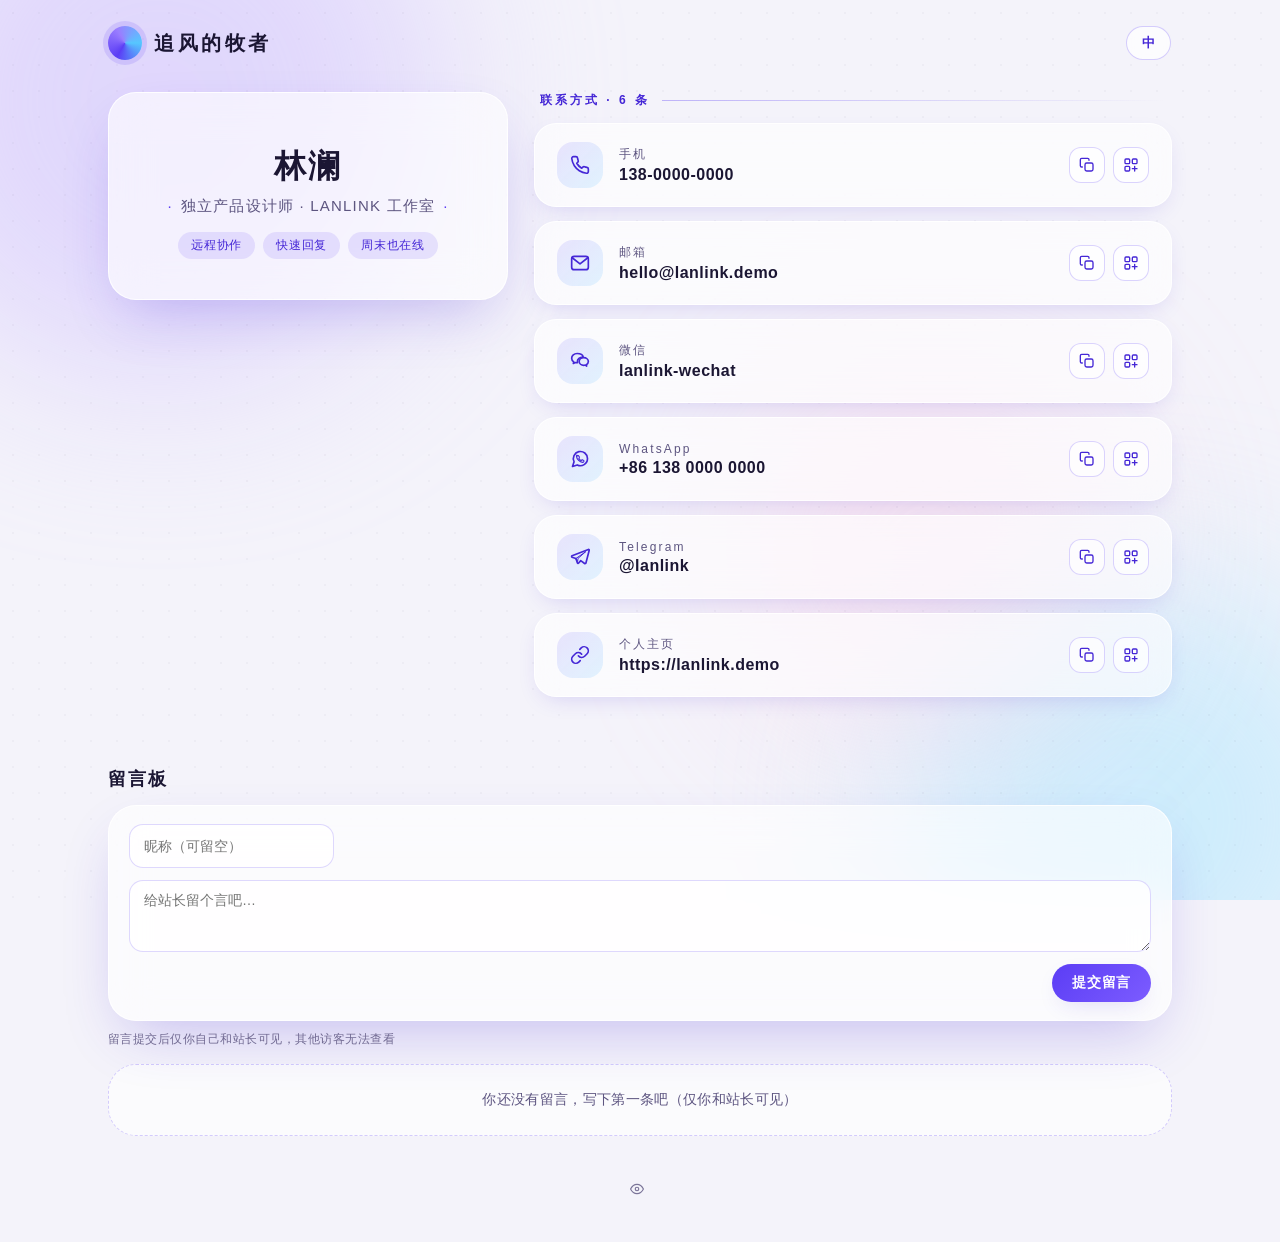
==== public/index.html @ cf710230 "移除顶部保存联系人按钮" ====
<!DOCTYPE html>
<html lang="zh-CN">
<head>
<meta charset="UTF-8">
<meta name="viewport" content="width=device-width, initial-scale=1.0">
<title>追风的牧者 · 个人联系方式</title>
<link rel="stylesheet" href="style.css?v=cf11">
</head>
<body>

<div class="aurora" aria-hidden="true">
  <span class="blob b1"></span>
  <span class="blob b2"></span>
  <span class="blob b3"></span>
  <span class="grain"></span>
</div>

<header class="topbar">
  <div class="logo">
    <span class="logo-mark"></span>
    <span class="logo-text">追风的牧者</span>
  </div>
  <div class="top-actions">
    <button class="pill-btn ghost small lang-btn" id="btnLang" type="button" data-i18n-title="langTitle" title="切换语言">中</button>
    <button class="gear" id="btnAdmin" type="button" data-i18n-title="adminTitle" title="管理登录" aria-label="管理登录" hidden>
      <svg viewBox="0 0 24 24" width="17" height="17" fill="none" stroke="currentColor" stroke-width="1.8" stroke-linecap="round" stroke-linejoin="round"><circle cx="12" cy="12" r="3"/><path d="M19.4 15a1.65 1.65 0 0 0 .33 1.82l.06.06a2 2 0 1 1-2.83 2.83l-.06-.06a1.65 1.65 0 0 0-1.82-.33 1.65 1.65 0 0 0-1 1.51V21a2 2 0 1 1-4 0v-.09a1.65 1.65 0 0 0-1-1.51 1.65 1.65 0 0 0-1.82.33l-.06.06a2 2 0 1 1-2.83-2.83l.06-.06a1.65 1.65 0 0 0 .33-1.82 1.65 1.65 0 0 0-1.51-1H3a2 2 0 1 1 0-4h.09a1.65 1.65 0 0 0 1.51-1 1.65 1.65 0 0 0-.33-1.82l-.06-.06a2 2 0 1 1 2.83-2.83l.06.06a1.65 1.65 0 0 0 1.82.33h.01a1.65 1.65 0 0 0 1-1.51V3a2 2 0 1 1 4 0v.09a1.65 1.65 0 0 0 1 1.51h.01a1.65 1.65 0 0 0 1.82-.33l.06-.06a2 2 0 1 1 2.83 2.83l-.06.06a1.65 1.65 0 0 0-.33 1.82v.01a1.65 1.65 0 0 0 1.51 1H21a2 2 0 1 1 0 4h-.09a1.65 1.65 0 0 0-1.51 1z"/></svg>
    </button>
  </div>
</header>

<main class="stage">

  <section class="profile-card" id="profileCard">
    <div class="ripple-bg" aria-hidden="true"></div>
    <div class="p-avatar" id="pAvatar" hidden></div>
    <h1 class="p-name" id="pName"></h1>
    <p class="p-title" id="pTitle"></p>
    <div class="p-tags" id="pTags"></div>
  </section>

  <section class="contact-col">
    <div class="contact-head">
      <span class="contact-count" id="contactCount"></span>
    </div>
    <ul class="contact-list" id="contactList"></ul>
  </section>

</main>

<section class="guestbook">
  <h2 data-i18n="gbTitle">留言板</h2>
  <div class="gb-form glass">
    <div class="gb-form-top">
      <input type="text" id="gbName" maxlength="20" data-i18n-ph="gbNamePh" placeholder="昵称（可留空）">
    </div>
    <textarea id="gbText" maxlength="300" rows="3" data-i18n-ph="gbTextPh" placeholder="给站长留个言吧…"></textarea>
    <button class="pill-btn gb-submit" id="btnGbSubmit" type="button" data-i18n="gbSubmit">提交留言</button>
  </div>
  <p class="gb-note" data-i18n="gbNote">留言提交后仅你自己和站长可见，其他访客无法查看</p>
  <ul class="gb-list" id="gbList"></ul>
</section>

<footer class="site-foot">
  <svg viewBox="0 0 24 24" width="14" height="14" fill="none" stroke="currentColor" stroke-width="2" stroke-linecap="round" stroke-linejoin="round"><path d="M1 12s4-8 11-8 11 8 11 8-4 8-11 8-11-8-11-8z"/><circle cx="12" cy="12" r="3"/></svg>
  <span id="visitCount"></span>
</footer>

<!-- 登录弹窗 -->
<div class="modal-mask" id="loginModal" hidden>
  <div class="modal glass">
    <button class="modal-x" data-close="loginModal" type="button" aria-label="关闭">×</button>
    <h2 class="modal-title" data-i18n="loginTitle">管理员登录</h2>
    <div class="field">
      <label for="pwdInput" data-i18n="pwdLabel">访问密码</label>
      <input type="password" id="pwdInput" data-i18n-ph="pwdPh" placeholder="请输入管理密码" autocomplete="off">
    </div>
    <p class="field-err" id="pwdErr" data-i18n="pwdErr" hidden>密码不正确，请重试</p>
    <button class="pill-btn wide" id="btnLogin" type="button" data-i18n="btnLogin">进入编辑模式</button>
  </div>
</div>

<!-- 二维码弹窗 -->
<div class="modal-mask" id="qrModal" hidden>
  <div class="modal glass qr-modal">
    <button class="modal-x" data-close="qrModal" type="button" aria-label="关闭">×</button>
    <h2 class="modal-title" id="qrTitle">二维码</h2>
    <div class="qr-stage" id="qrStage"></div>
    <button class="pill-btn ghost wide" id="btnQrSave" type="button" data-i18n="qrSave">下载 PNG</button>
  </div>
</div>

<!-- 编辑抽屉 -->
<aside class="drawer" id="editorDrawer" hidden>
  <div class="drawer-head">
    <h2 data-i18n="editTitle">编辑资料</h2>
    <div class="drawer-head-btns">
      <button class="pill-btn small" id="btnExport" type="button" data-i18n="btnExport">导出 data.json</button>
      <button class="pill-btn small ghost" id="btnLogout" type="button" data-i18n="btnLogout">退出登录</button>
    </div>
  </div>

  <div class="drawer-body">

    <div class="avatar-edit">
      <img id="fAvatarPrev" class="avatar-preview" alt="" hidden>
      <div class="avatar-edit-btns">
        <button class="link-btn" id="btnUploadAvatar" type="button" data-i18n="avatarUpload">上传头像</button>
        <button class="link-btn" id="btnClearAvatar" type="button" data-i18n="avatarClear" hidden>移除头像</button>
      </div>
    </div>

    <div class="field-row">
      <div class="field">
        <label for="fName" data-i18n="fName">姓名</label>
        <input type="text" id="fName" maxlength="24">
      </div>
      <div class="field">
        <label for="fTitle" data-i18n="fTitleLb">职位 / 头衔</label>
        <input type="text" id="fTitle" maxlength="40">
      </div>
    </div>
    <div class="field">
      <label for="fOrg" data-i18n="fOrg">公司 / 团队</label>
      <input type="text" id="fOrg" maxlength="40">
    </div>
    <div class="field">
      <label for="fTags"><span data-i18n="fTags">个性标签</span><span class="tip" data-i18n="tagsTip">（用逗号分隔）</span></label>
      <input type="text" id="fTags" data-i18n-ph="tagsPh" maxlength="60" placeholder="例如：远程协作, 周末咖啡, 快速回复">
    </div>

    <div class="contact-edit-head">
      <span data-i18n="contactItems">联系方式条目</span>
      <button class="pill-btn small" id="btnAddContact" type="button" data-i18n="btnAddContact">+ 添加</button>
    </div>
    <div class="contact-edit-list" id="contactEditList"></div>

    <div class="contact-edit-head gb-admin-head">
      <span data-i18n="gbManage">留言管理</span>
      <span class="tip" id="gbManageCount"></span>
    </div>
    <div class="gb-admin-list" id="gbAdminList"></div>

  </div>

  <div class="drawer-foot">
    <button class="pill-btn ghost" id="btnCancelEdit" type="button" data-i18n="cancel">取消</button>
    <button class="pill-btn wide" id="btnSaveEdit" type="button" data-i18n="savePublish">保存并发布</button>
  </div>
</aside>
<div class="drawer-mask" id="drawerMask" hidden></div>

<div class="toast" id="toast" hidden></div>

<script src="lib/qrcode.min.js?v=cf11"></script>
<script src="app.js?v=cf11"></script>
</body>
</html>
---- public/style.css ----
/* 澜联 LANLINK · 液态玻璃名片风 */
:root {
  --ink: #1b1633;
  --ink-soft: #5d5580;
  --accent: #5b3df5;
  --accent-deep: #4527d6;
  --accent-soft: rgba(91, 61, 245, .12);
  --mist: #f4f3fa;
  --glass: rgba(255, 255, 255, .62);
  --glass-line: rgba(255, 255, 255, .85);
  --shadow-lg: 0 24px 60px -18px rgba(69, 39, 214, .28);
  --shadow-sm: 0 8px 24px -10px rgba(69, 39, 214, .22);
  --radius: 28px;
  --font: "HarmonyOS Sans SC", "MiSans", "PingFang SC", "Microsoft YaHei UI", "Segoe UI", sans-serif;
}

* { margin: 0; padding: 0; box-sizing: border-box; }

[hidden] { display: none !important; }

html { scroll-behavior: smooth; }

body {
  font-family: var(--font);
  color: var(--ink);
  background: var(--mist);
  min-height: 100vh;
  overflow-x: hidden;
  letter-spacing: .02em;
}

/* ---------- 背景光斑 ---------- */
.aurora { position: fixed; inset: 0; z-index: -1; overflow: hidden; }
.blob {
  position: absolute; border-radius: 50%;
  filter: blur(90px); opacity: .5;
  animation: drift 22s ease-in-out infinite alternate;
}
.b1 { width: 560px; height: 560px; background: #cdbcff; top: -180px; left: -120px; }
.b2 { width: 480px; height: 480px; background: #a8e6ff; bottom: -160px; right: -100px; animation-delay: -7s; }
.b3 { width: 380px; height: 380px; background: #ffc9e3; top: 40%; left: 58%; opacity: .35; animation-delay: -14s; }
.grain {
  position: absolute; inset: 0; opacity: .04;
  background-image: radial-gradient(rgba(27, 22, 51, .8) 1px, transparent 1px);
  background-size: 26px 26px;
}
@keyframes drift {
  from { transform: translate(0, 0) scale(1); }
  to   { transform: translate(60px, -50px) scale(1.12); }
}

/* ---------- 顶栏 ---------- */
.topbar {
  display: flex; align-items: center; justify-content: space-between;
  max-width: 1120px; margin: 0 auto; padding: 26px 28px 10px;
}
.logo { display: flex; align-items: center; gap: 12px; }
.logo-mark {
  width: 34px; height: 34px; border-radius: 50%;
  background: conic-gradient(from 210deg, var(--accent), #9a7dff, #56c7ff, var(--accent));
  box-shadow: 0 0 0 5px rgba(91, 61, 245, .14);
}
.logo-text { font-size: 20px; font-weight: 700; letter-spacing: .18em; }
.logo-text i {
  font-style: normal; font-size: 11px; font-weight: 500; color: var(--ink-soft);
  margin-left: 9px; letter-spacing: .32em; vertical-align: 2px;
}
.top-actions { display: flex; align-items: center; gap: 10px; }

/* ---------- 按钮 ---------- */
.pill-btn {
  display: inline-flex; align-items: center; justify-content: center; gap: 7px;
  padding: 10px 20px; border: none; border-radius: 999px;
  background: linear-gradient(135deg, var(--accent), #7c5cff);
  color: #fff; font-family: var(--font); font-size: 14px; font-weight: 600;
  letter-spacing: .05em; cursor: pointer;
  box-shadow: var(--shadow-sm);
  transition: transform .18s ease, box-shadow .18s ease, opacity .18s ease;
}
.pill-btn:hover { transform: translateY(-2px); box-shadow: var(--shadow-lg); }
.pill-btn:active { transform: translateY(0); }
.pill-btn.ghost {
  background: rgba(255, 255, 255, .7); color: var(--accent-deep);
  border: 1px solid rgba(91, 61, 245, .25); box-shadow: none;
  backdrop-filter: blur(8px);
}
.pill-btn.small { padding: 7px 15px; font-size: 13px; }
.pill-btn.wide { width: 100%; }
.pill-btn.danger { background: linear-gradient(135deg, #e5484d, #ff7a6b); }

.gear {
  width: 40px; height: 40px; border-radius: 50%;
  border: 1px solid rgba(91, 61, 245, .25);
  background: rgba(255, 255, 255, .7); color: var(--accent-deep);
  display: grid; place-items: center; cursor: pointer;
  backdrop-filter: blur(8px);
  transition: transform .25s ease, background .25s ease;
}
.gear:hover { transform: rotate(60deg); background: #fff; }
.gear.on { background: var(--accent); color: #fff; border-color: var(--accent); }

.link-btn {
  border: none; background: none; color: var(--ink-soft);
  font-family: var(--font); font-size: 13px; cursor: pointer;
  text-decoration: underline; text-underline-offset: 3px;
}
.link-btn:hover { color: var(--accent); }

/* ---------- 主舞台 ---------- */
.stage {
  max-width: 1120px; margin: 0 auto; padding: 22px 28px 70px;
  display: grid; grid-template-columns: 400px 1fr; gap: 26px;
  align-items: start;
}

/* ---------- 留言板 ---------- */
.guestbook { max-width: 1120px; margin: 0 auto; padding: 0 28px 40px; }
.guestbook h2 { font-size: 18px; font-weight: 800; letter-spacing: .12em; margin-bottom: 14px; }
.gb-form {
  display: flex; flex-direction: column; gap: 12px;
  background: var(--glass); border: 1px solid var(--glass-line);
  border-radius: var(--radius); padding: 18px 20px;
  backdrop-filter: blur(22px); box-shadow: var(--shadow-lg);
}
.gb-form input, .gb-form textarea {
  padding: 11px 14px; border-radius: 14px;
  border: 1.5px solid rgba(91, 61, 245, .2);
  background: rgba(255, 255, 255, .8);
  font-family: var(--font); font-size: 14px; color: var(--ink);
  outline: none; resize: vertical; min-height: 44px;
  transition: border-color .18s ease, box-shadow .18s ease;
}
.gb-form input:focus, .gb-form textarea:focus {
  border-color: var(--accent);
  box-shadow: 0 0 0 4px var(--accent-soft);
}
.gb-form .gb-submit { align-self: flex-end; }
.gb-note {
  margin-top: 10px; font-size: 12px; color: var(--ink-soft);
  opacity: .85; letter-spacing: .04em;
}
.gb-list { list-style: none; margin-top: 16px; display: flex; flex-direction: column; gap: 12px; }
.gb-empty {
  text-align: center; color: var(--ink-soft); font-size: 13.5px;
  padding: 26px 0; background: var(--glass); border: 1px dashed rgba(91, 61, 245, .25);
  border-radius: var(--radius);
}
.gb-item { padding: 14px 18px; }
.gb-item-head { display: flex; align-items: baseline; gap: 10px; margin-bottom: 6px; }
.gb-name { font-weight: 700; font-size: 13.5px; color: var(--accent-deep); }
.gb-time { font-size: 11.5px; color: var(--ink-soft); opacity: .8; margin-left: auto; }
.gb-text { font-size: 14px; line-height: 1.65; white-space: pre-wrap; word-break: break-word; }

.gb-admin-head { margin-top: 22px; }
.gb-admin-list { display: flex; flex-direction: column; gap: 10px; }
.gb-admin-empty { font-size: 13px; color: var(--ink-soft); padding: 6px 0 10px; }
.gba-row {
  display: flex; align-items: flex-start; gap: 10px;
  padding: 12px 14px; background: rgba(255, 255, 255, .7);
  border: 1px solid rgba(91, 61, 245, .15); border-radius: 14px;
}
.gba-main { flex: 1; min-width: 0; }
.gba-head { display: flex; align-items: baseline; gap: 8px; margin-bottom: 4px; }
.gba-head b { font-size: 13px; color: var(--accent-deep); }
.gba-head span { font-size: 11px; color: var(--ink-soft); }
.gba-text { font-size: 13px; line-height: 1.55; color: var(--ink); word-break: break-word; }
.gba-del {
  flex: none; width: 28px; height: 28px; border-radius: 9px; cursor: pointer;
  border: 1px solid rgba(229, 72, 77, .35); background: rgba(229, 72, 77, .08);
  color: #e5484d; font-size: 15px; line-height: 1;
}
.gba-del:hover { background: #e5484d; color: #fff; }

/* ---------- 页脚访客计数 ---------- */.site-foot {
  max-width: 1120px; margin: 0 auto; padding: 6px 28px 46px;
  display: flex; align-items: center; justify-content: center; gap: 7px;
  color: var(--ink-soft); font-size: 12px; letter-spacing: .06em; opacity: .8;
}

/* ---------- 名片 ---------- */
.profile-card {
  position: relative; overflow: hidden;
  background: var(--glass); border: 1px solid var(--glass-line);
  border-radius: var(--radius);
  backdrop-filter: blur(22px);
  box-shadow: var(--shadow-lg);
  padding: 52px 34px 40px;
  text-align: center;
  display: flex; flex-direction: column; align-items: center;
}
.ripple-bg {
  position: absolute; inset: -60px; z-index: 0; opacity: .5;
  background:
    repeating-radial-gradient(circle at 50% 30%,
      transparent 0 34px, rgba(91, 61, 245, .07) 34px 36px);
  pointer-events: none;
}
.profile-card > * { position: relative; z-index: 1; }

.p-avatar {
  width: 104px; height: 104px; border-radius: 50%;
  margin: 0 auto 18px; background-size: cover; background-position: center;
  border: 3px solid #fff;
  box-shadow: 0 0 0 3px rgba(91, 61, 245, .35), 0 12px 28px rgba(91, 61, 245, .25);
}

.avatar-edit { display: flex; align-items: center; gap: 14px; margin-bottom: 18px; }
.avatar-preview {
  width: 64px; height: 64px; border-radius: 50%; object-fit: cover; flex: none;
  border: 2px solid rgba(91, 61, 245, .35);
}
.avatar-edit-btns { display: flex; gap: 12px; flex-wrap: wrap; }

.p-name { font-size: 32px; font-weight: 800; letter-spacing: .06em; }
.p-title { margin-top: 8px; font-size: 15px; color: var(--ink-soft); letter-spacing: .08em; }
.p-title::before, .p-title::after { content: "·"; margin: 0 8px; color: var(--accent); }

.p-tags { margin-top: 16px; display: flex; flex-wrap: wrap; justify-content: center; gap: 8px; }
.p-tags span {
  font-size: 12px; color: var(--accent-deep);
  background: var(--accent-soft); border-radius: 999px; padding: 5px 13px;
  letter-spacing: .06em;
}

.p-qr { margin-top: 26px; display: flex; flex-direction: column; align-items: center; gap: 10px; }
#pQrCanvas {
  width: 168px; height: 168px; border-radius: 20px;
  background: #fff; padding: 10px;
  box-shadow: var(--shadow-sm);
  cursor: zoom-in;
}
.p-qr-hint { font-size: 12px; color: var(--ink-soft); letter-spacing: .2em; }

/* ---------- 联系方式列 ---------- */
.contact-col { display: flex; flex-direction: column; gap: 14px; min-width: 0; }
.contact-head { display: flex; align-items: center; gap: 12px; padding: 0 6px; }
.contact-count {
  font-size: 12px; font-weight: 600; letter-spacing: .25em;
  color: var(--accent-deep);
}
.contact-head::after {
  content: ""; flex: 1; height: 1px;
  background: linear-gradient(90deg, rgba(91, 61, 245, .35), transparent);
}

.contact-list { list-style: none; display: flex; flex-direction: column; gap: 14px; }

.contact-item {
  display: flex; align-items: center; gap: 16px;
  background: var(--glass); border: 1px solid var(--glass-line);
  border-radius: 22px; backdrop-filter: blur(18px);
  box-shadow: var(--shadow-sm);
  padding: 18px 22px;
  transition: transform .2s ease, box-shadow .2s ease;
}
.contact-item:hover { transform: translateX(6px); box-shadow: var(--shadow-lg); }

.ci-icon {
  flex: none; width: 46px; height: 46px; border-radius: 16px;
  display: grid; place-items: center;
  background: linear-gradient(135deg, var(--accent-soft), rgba(86, 199, 255, .16));
  color: var(--accent-deep);
}
.ci-main { flex: 1; min-width: 0; }
.ci-label { font-size: 12px; color: var(--ink-soft); letter-spacing: .18em; margin-bottom: 3px; }
.ci-value {
  font-size: 16px; font-weight: 600; letter-spacing: .03em;
  white-space: nowrap; overflow: hidden; text-overflow: ellipsis;
}
.ci-value a { color: var(--ink); text-decoration: none; }
.ci-value a:hover { color: var(--accent); }

.ci-qr-thumb {
  flex: none; width: 66px; height: 66px; border-radius: 14px;
  object-fit: cover; cursor: zoom-in;
  border: 1px solid rgba(91, 61, 245, .25);
  box-shadow: var(--shadow-sm);
  transition: transform .18s ease;
}
.ci-qr-thumb:hover { transform: scale(1.06); }

.ci-ops { display: flex; gap: 8px; flex: none; }
.ci-btn {
  width: 36px; height: 36px; border-radius: 12px;
  border: 1px solid rgba(91, 61, 245, .22);
  background: rgba(255, 255, 255, .65); color: var(--accent-deep);
  display: grid; place-items: center; cursor: pointer;
  transition: background .18s ease, color .18s ease, transform .18s ease;
}
.ci-btn:hover { background: var(--accent); color: #fff; transform: translateY(-2px); }
.ci-btn img { width: 18px; height: 18px; border-radius: 4px; }

/* ---------- 弹窗 ---------- */
.modal-mask {
  position: fixed; inset: 0; z-index: 60;
  background: rgba(27, 22, 51, .38); backdrop-filter: blur(6px);
  display: grid; place-items: center; padding: 20px;
  animation: fadein .2s ease;
}
.modal.glass {
  position: relative; width: min(420px, 100%);
  background: rgba(255, 255, 255, .86); border: 1px solid var(--glass-line);
  border-radius: 26px; backdrop-filter: blur(24px);
  box-shadow: var(--shadow-lg);
  padding: 34px 30px 28px;
  animation: pop .28s cubic-bezier(.34, 1.56, .64, 1);
}
.qr-modal { width: min(340px, 100%); text-align: center; }
.modal-title { font-size: 18px; font-weight: 700; letter-spacing: .08em; margin-bottom: 20px; }
.modal-x {
  position: absolute; top: 14px; right: 16px;
  width: 32px; height: 32px; border-radius: 10px;
  border: none; background: var(--accent-soft); color: var(--accent-deep);
  font-size: 18px; cursor: pointer; line-height: 1;
}
.modal-x:hover { background: var(--accent); color: #fff; }
.qr-stage {
  background: #fff; border-radius: 20px; padding: 14px; margin-bottom: 18px;
  box-shadow: var(--shadow-sm);
  display: grid; place-items: center; min-height: 200px;
}
.qr-stage canvas, .qr-stage img { width: 200px; height: 200px; }
@keyframes fadein { from { opacity: 0; } }
@keyframes pop { from { opacity: 0; transform: scale(.9) translateY(14px); } }

/* ---------- 表单 ---------- */
.field { display: flex; flex-direction: column; gap: 7px; margin-bottom: 16px; }
.field label { font-size: 12.5px; font-weight: 600; color: var(--ink-soft); letter-spacing: .1em; }
.field label .tip { font-weight: 400; opacity: .75; }
.field input, .field select {
  padding: 11px 14px; border-radius: 14px;
  border: 1.5px solid rgba(91, 61, 245, .2);
  background: rgba(255, 255, 255, .8);
  font-family: var(--font); font-size: 14px; color: var(--ink);
  outline: none; transition: border-color .18s ease, box-shadow .18s ease;
}
.field input:focus, .field select:focus {
  border-color: var(--accent);
  box-shadow: 0 0 0 4px var(--accent-soft);
}
.field-err { color: #e5484d; font-size: 13px; margin: -8px 0 14px; }
.field-row { display: grid; grid-template-columns: 1fr 1fr; gap: 14px; }

/* ---------- 编辑抽屉 ---------- */
.drawer-mask {
  position: fixed; inset: 0; z-index: 70;
  background: rgba(27, 22, 51, .35); backdrop-filter: blur(4px);
  animation: fadein .2s ease;
}
.drawer {
  position: fixed; top: 0; right: 0; bottom: 0; z-index: 71;
  width: min(480px, 100vw);
  background: rgba(255, 255, 255, .92); backdrop-filter: blur(26px);
  border-left: 1px solid var(--glass-line);
  box-shadow: -30px 0 80px -30px rgba(69, 39, 214, .4);
  display: flex; flex-direction: column;
  animation: slidein .32s cubic-bezier(.22, 1, .36, 1);
}
@keyframes slidein { from { transform: translateX(100%); } }
.drawer-head {
  display: flex; align-items: center; justify-content: space-between;
  padding: 22px 26px; border-bottom: 1px solid rgba(91, 61, 245, .12);
}
.drawer-head h2 { font-size: 17px; font-weight: 800; letter-spacing: .1em; }
.drawer-head-btns { display: flex; gap: 8px; }
.drawer-body { flex: 1; overflow-y: auto; padding: 24px 26px; }
.drawer-foot {
  display: flex; gap: 12px; padding: 18px 26px;
  border-top: 1px solid rgba(91, 61, 245, .12);
}

.contact-edit-head {
  display: flex; align-items: center; justify-content: space-between;
  margin: 24px 0 14px; font-size: 13.5px; font-weight: 700; letter-spacing: .1em;
}
.contact-edit-list { display: flex; flex-direction: column; gap: 14px; }

.ce-row {
  border: 1.5px solid rgba(91, 61, 245, .16); border-radius: 18px;
  padding: 14px; background: rgba(255, 255, 255, .7);
  display: flex; flex-direction: column; gap: 10px;
}
.ce-row-top { display: flex; gap: 10px; align-items: center; }
.ce-row-top select { flex: none; width: 108px; }
.ce-row-top .field { flex: 1; margin: 0; }
.ce-qr-line { display: flex; align-items: center; gap: 10px; flex-wrap: wrap; }
.ce-qr-line .link-btn { flex: none; }
.ce-qr-thumb {
  width: 42px; height: 42px; border-radius: 10px; object-fit: cover;
  border: 1px solid rgba(91, 61, 245, .25);
}
.ce-remove {
  margin-left: auto; width: 30px; height: 30px; border-radius: 9px;
  border: none; background: rgba(229, 72, 77, .12); color: #e5484d;
  font-size: 15px; cursor: pointer; line-height: 1;
}
.ce-remove:hover { background: #e5484d; color: #fff; }
.ce-row .field { margin: 0; }

/* ---------- Toast ---------- */
.toast {
  position: fixed; left: 50%; bottom: 34px; transform: translateX(-50%);
  z-index: 99; padding: 12px 24px; border-radius: 999px;
  background: var(--ink); color: #fff; font-size: 13.5px; letter-spacing: .06em;
  box-shadow: 0 14px 40px -10px rgba(27, 22, 51, .55);
  animation: toastup .3s cubic-bezier(.34, 1.56, .64, 1);
}
@keyframes toastup { from { opacity: 0; transform: translate(-50%, 16px); } }

/* ---------- 响应式 ---------- */
@media (max-width: 900px) {
  .stage { grid-template-columns: 1fr; }
  .topbar { padding: 20px 18px 6px; }
  .stage { padding: 18px 18px 60px; }
  .logo-text i { display: none; }
}
@media (max-width: 520px) {
  .pill-btn { padding: 9px 14px; font-size: 13px; }
  .field-row { grid-template-columns: 1fr; }
  .ce-row-top { flex-wrap: wrap; }
  .ce-row-top select { width: 100%; }
}
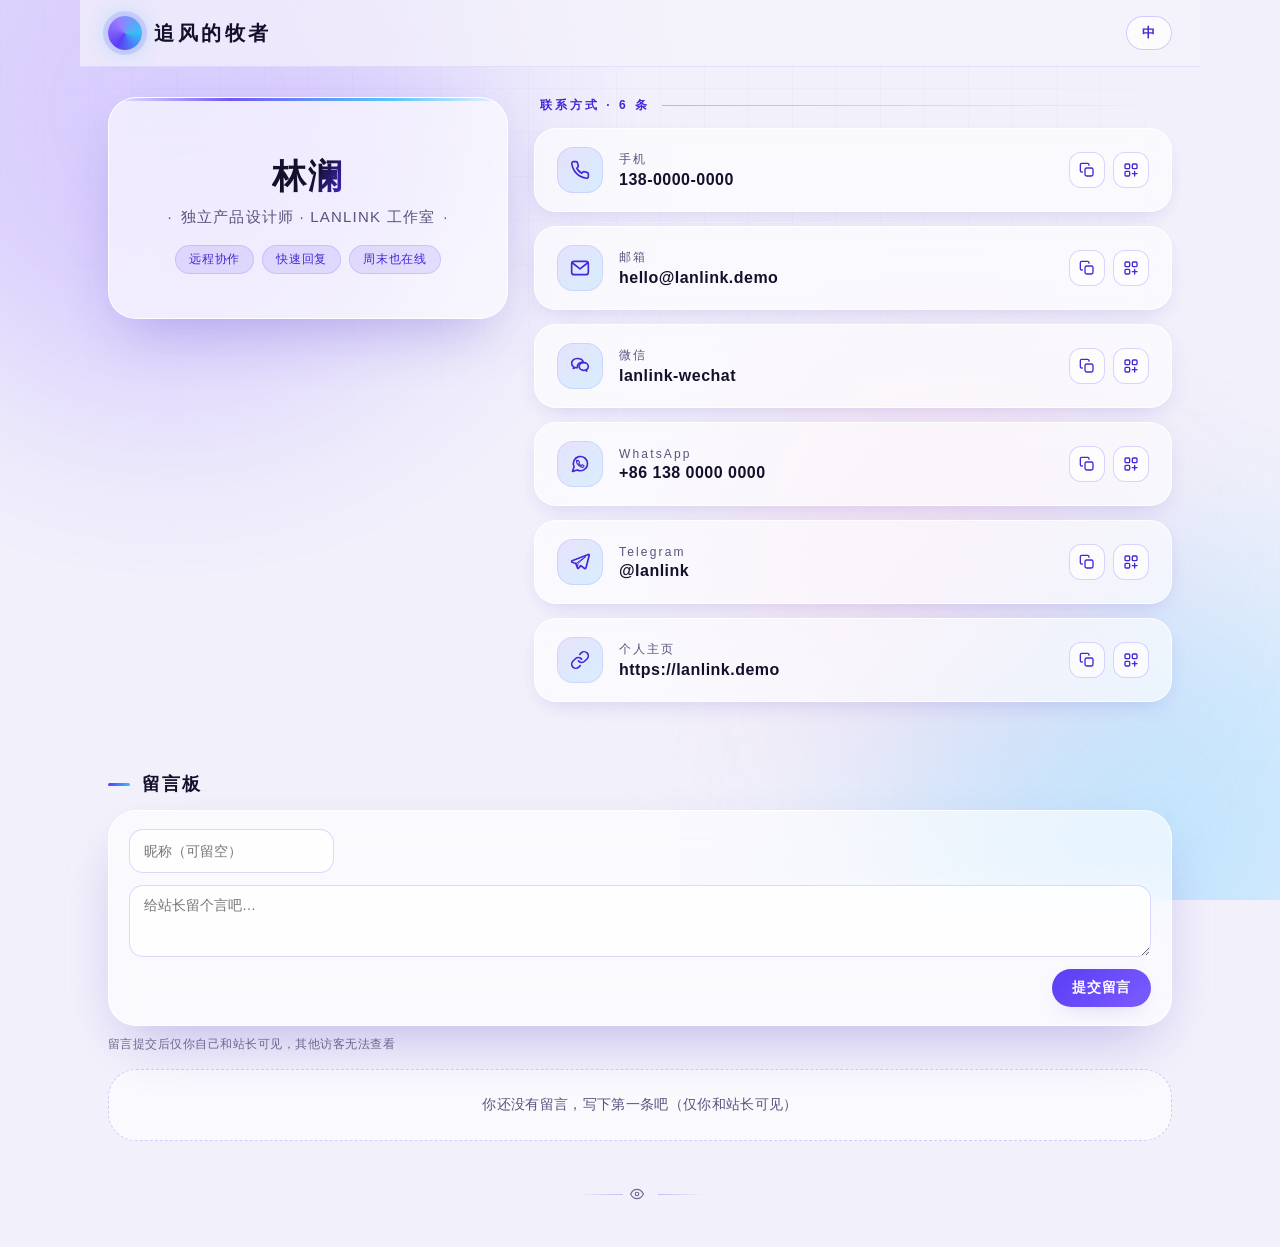
==== commit 80fd4b58: "视觉升级：科技网格背景、吸顶玻璃导航、渐变描边头像、条目悬停光效、入场动画" ====
--- a/public/index.html
+++ b/public/index.html
@@ -4,7 +4,7 @@
 <meta charset="UTF-8">
 <meta name="viewport" content="width=device-width, initial-scale=1.0">
 <title>追风的牧者 · 个人联系方式</title>
-<link rel="stylesheet" href="style.css?v=cf11">
+<link rel="stylesheet" href="style.css?v=cf12">
 </head>
 <body>
 
@@ -151,7 +151,7 @@
 
 <div class="toast" id="toast" hidden></div>
 
-<script src="lib/qrcode.min.js?v=cf11"></script>
-<script src="app.js?v=cf11"></script>
+<script src="lib/qrcode.min.js?v=cf12"></script>
+<script src="app.js?v=cf12"></script>
 </body>
 </html>
--- a/public/style.css
+++ b/public/style.css
@@ -1,15 +1,16 @@
-/* 澜联 LANLINK · 液态玻璃名片风 */
+/* 澜联 LANLINK · 液态玻璃名片风（科技版） */
 :root {
-  --ink: #1b1633;
-  --ink-soft: #5d5580;
+  --ink: #14102b;
+  --ink-soft: #5a527d;
   --accent: #5b3df5;
   --accent-deep: #4527d6;
   --accent-soft: rgba(91, 61, 245, .12);
-  --mist: #f4f3fa;
-  --glass: rgba(255, 255, 255, .62);
+  --cyan: #38bdf8;
+  --mist: #f2f1fb;
+  --glass: rgba(255, 255, 255, .6);
   --glass-line: rgba(255, 255, 255, .85);
-  --shadow-lg: 0 24px 60px -18px rgba(69, 39, 214, .28);
-  --shadow-sm: 0 8px 24px -10px rgba(69, 39, 214, .22);
+  --shadow-lg: 0 24px 60px -18px rgba(58, 34, 190, .3);
+  --shadow-sm: 0 8px 24px -10px rgba(58, 34, 190, .22);
   --radius: 28px;
   --font: "HarmonyOS Sans SC", "MiSans", "PingFang SC", "Microsoft YaHei UI", "Segoe UI", sans-serif;
 }
@@ -29,20 +30,24 @@
   letter-spacing: .02em;
 }
 
-/* ---------- 背景光斑 ---------- */
+/* ---------- 背景光斑 + 科技网格 ---------- */
 .aurora { position: fixed; inset: 0; z-index: -1; overflow: hidden; }
 .blob {
   position: absolute; border-radius: 50%;
-  filter: blur(90px); opacity: .5;
+  filter: blur(100px); opacity: .55;
   animation: drift 22s ease-in-out infinite alternate;
 }
-.b1 { width: 560px; height: 560px; background: #cdbcff; top: -180px; left: -120px; }
-.b2 { width: 480px; height: 480px; background: #a8e6ff; bottom: -160px; right: -100px; animation-delay: -7s; }
-.b3 { width: 380px; height: 380px; background: #ffc9e3; top: 40%; left: 58%; opacity: .35; animation-delay: -14s; }
+.b1 { width: 620px; height: 620px; background: #c4b0ff; top: -200px; left: -140px; }
+.b2 { width: 520px; height: 520px; background: #9fdcff; bottom: -180px; right: -120px; animation-delay: -7s; }
+.b3 { width: 400px; height: 400px; background: #ffc4e1; top: 40%; left: 58%; opacity: .32; animation-delay: -14s; }
 .grain {
-  position: absolute; inset: 0; opacity: .04;
-  background-image: radial-gradient(rgba(27, 22, 51, .8) 1px, transparent 1px);
-  background-size: 26px 26px;
+  position: absolute; inset: 0; opacity: .5;
+  background-image:
+    linear-gradient(rgba(91, 61, 245, .055) 1px, transparent 1px),
+    linear-gradient(90deg, rgba(91, 61, 245, .055) 1px, transparent 1px);
+  background-size: 44px 44px;
+  -webkit-mask-image: radial-gradient(ellipse 90% 70% at 50% 0%, #000 30%, transparent 78%);
+  mask-image: radial-gradient(ellipse 90% 70% at 50% 0%, #000 30%, transparent 78%);
 }
 @keyframes drift {
   from { transform: translate(0, 0) scale(1); }
@@ -51,14 +56,24 @@
 
 /* ---------- 顶栏 ---------- */
 .topbar {
+  position: sticky; top: 0; z-index: 40;
   display: flex; align-items: center; justify-content: space-between;
-  max-width: 1120px; margin: 0 auto; padding: 26px 28px 10px;
+  max-width: 1120px; margin: 0 auto; padding: 16px 28px;
+  background: rgba(244, 243, 250, .72);
+  backdrop-filter: blur(18px) saturate(1.4);
+  border-bottom: 1px solid rgba(91, 61, 245, .1);
 }
 .logo { display: flex; align-items: center; gap: 12px; }
 .logo-mark {
   width: 34px; height: 34px; border-radius: 50%;
-  background: conic-gradient(from 210deg, var(--accent), #9a7dff, #56c7ff, var(--accent));
-  box-shadow: 0 0 0 5px rgba(91, 61, 245, .14);
+  background: conic-gradient(from 210deg, var(--accent), #9a7dff, var(--cyan), var(--accent));
+  box-shadow: 0 0 0 5px rgba(91, 61, 245, .14), 0 0 22px rgba(56, 189, 248, .45);
+  animation: spinPulse 8s linear infinite;
+}
+@keyframes spinPulse {
+  0%, 88% { box-shadow: 0 0 0 5px rgba(91, 61, 245, .14), 0 0 14px rgba(56, 189, 248, .3); }
+  94%     { box-shadow: 0 0 0 5px rgba(91, 61, 245, .2), 0 0 30px rgba(56, 189, 248, .7); }
+  100%    { box-shadow: 0 0 0 5px rgba(91, 61, 245, .14), 0 0 14px rgba(56, 189, 248, .3); }
 }
 .logo-text { font-size: 20px; font-weight: 700; letter-spacing: .18em; }
 .logo-text i {
@@ -77,7 +92,7 @@
   box-shadow: var(--shadow-sm);
   transition: transform .18s ease, box-shadow .18s ease, opacity .18s ease;
 }
-.pill-btn:hover { transform: translateY(-2px); box-shadow: var(--shadow-lg); }
+.pill-btn:hover { transform: translateY(-2px); box-shadow: 0 16px 34px -12px rgba(91, 61, 245, .55); }
 .pill-btn:active { transform: translateY(0); }
 .pill-btn.ghost {
   background: rgba(255, 255, 255, .7); color: var(--accent-deep);
@@ -108,14 +123,38 @@
 
 /* ---------- 主舞台 ---------- */
 .stage {
-  max-width: 1120px; margin: 0 auto; padding: 22px 28px 70px;
+  max-width: 1120px; margin: 0 auto; padding: 30px 28px 70px;
   display: grid; grid-template-columns: 400px 1fr; gap: 26px;
   align-items: start;
 }
 
+/* 入场动画 */
+@keyframes riseIn {
+  from { opacity: 0; transform: translateY(22px); }
+}
+.profile-card { animation: riseIn .6s cubic-bezier(.22, 1, .36, 1) both; }
+.contact-col .contact-item { animation: riseIn .55s cubic-bezier(.22, 1, .36, 1) both; }
+.contact-col .contact-item:nth-child(1) { animation-delay: .08s; }
+.contact-col .contact-item:nth-child(2) { animation-delay: .16s; }
+.contact-col .contact-item:nth-child(3) { animation-delay: .24s; }
+.contact-col .contact-item:nth-child(4) { animation-delay: .32s; }
+.contact-col .contact-item:nth-child(5) { animation-delay: .4s; }
+.contact-col .contact-item:nth-child(6) { animation-delay: .48s; }
+.contact-col .contact-item:nth-child(n+7) { animation-delay: .56s; }
+@media (prefers-reduced-motion: reduce) {
+  .profile-card, .contact-col .contact-item { animation: none; }
+}
+
 /* ---------- 留言板 ---------- */
 .guestbook { max-width: 1120px; margin: 0 auto; padding: 0 28px 40px; }
-.guestbook h2 { font-size: 18px; font-weight: 800; letter-spacing: .12em; margin-bottom: 14px; }
+.guestbook h2 {
+  font-size: 18px; font-weight: 800; letter-spacing: .12em; margin-bottom: 14px;
+  display: flex; align-items: center; gap: 12px;
+}
+.guestbook h2::before {
+  content: ""; width: 22px; height: 3px; border-radius: 3px;
+  background: linear-gradient(90deg, var(--accent), var(--cyan));
+}
 .gb-form {
   display: flex; flex-direction: column; gap: 12px;
   background: var(--glass); border: 1px solid var(--glass-line);
@@ -171,11 +210,29 @@
 }
 .gba-del:hover { background: #e5484d; color: #fff; }
 
-/* ---------- 页脚访客计数 ---------- */.site-foot {
+/* ---------- 页脚访客计数 ---------- */
+.site-foot {
   max-width: 1120px; margin: 0 auto; padding: 6px 28px 46px;
   display: flex; align-items: center; justify-content: center; gap: 7px;
-  color: var(--ink-soft); font-size: 12px; letter-spacing: .06em; opacity: .8;
-}
+  color: var(--ink-soft); font-size: 12px; letter-spacing: .1em; opacity: .85;
+  font-variant-numeric: tabular-nums;
+}
+.site-foot::before, .site-foot::after {
+  content: ""; width: 46px; height: 1px;
+  background: linear-gradient(90deg, transparent, rgba(91, 61, 245, .35));
+}
+.site-foot::after { background: linear-gradient(90deg, rgba(91, 61, 245, .35), transparent); }
+
+/* ---------- 滚动条 ---------- */
+::-webkit-scrollbar { width: 10px; }
+::-webkit-scrollbar-track { background: transparent; }
+::-webkit-scrollbar-thumb {
+  background: rgba(91, 61, 245, .28); border-radius: 8px;
+  border: 2px solid var(--mist);
+}
+::-webkit-scrollbar-thumb:hover { background: rgba(91, 61, 245, .45); }
+
+::selection { background: rgba(91, 61, 245, .22); }
 
 /* ---------- 名片 ---------- */
 .profile-card {
@@ -184,24 +241,30 @@
   border-radius: var(--radius);
   backdrop-filter: blur(22px);
   box-shadow: var(--shadow-lg);
-  padding: 52px 34px 40px;
+  padding: 56px 34px 44px;
   text-align: center;
   display: flex; flex-direction: column; align-items: center;
 }
+.profile-card::before {
+  content: ""; position: absolute; top: 0; left: 0; right: 0; height: 3px;
+  background: linear-gradient(90deg, transparent, var(--accent) 30%, var(--cyan) 70%, transparent);
+  opacity: .85;
+}
 .ripple-bg {
-  position: absolute; inset: -60px; z-index: 0; opacity: .5;
+  position: absolute; inset: -60px; z-index: 0; opacity: .45;
   background:
     repeating-radial-gradient(circle at 50% 30%,
-      transparent 0 34px, rgba(91, 61, 245, .07) 34px 36px);
+      transparent 0 34px, rgba(91, 61, 245, .06) 34px 36px);
   pointer-events: none;
 }
 .profile-card > * { position: relative; z-index: 1; }
 
 .p-avatar {
-  width: 104px; height: 104px; border-radius: 50%;
-  margin: 0 auto 18px; background-size: cover; background-position: center;
+  width: 108px; height: 108px; border-radius: 50%;
+  margin: 0 auto 20px; background-size: cover; background-position: center;
   border: 3px solid #fff;
-  box-shadow: 0 0 0 3px rgba(91, 61, 245, .35), 0 12px 28px rgba(91, 61, 245, .25);
+  box-shadow: 0 0 0 3px rgba(91, 61, 245, .4), 0 0 26px rgba(56, 189, 248, .4),
+    0 14px 30px rgba(91, 61, 245, .28);
 }
 
 .avatar-edit { display: flex; align-items: center; gap: 14px; margin-bottom: 18px; }
@@ -211,15 +274,19 @@
 }
 .avatar-edit-btns { display: flex; gap: 12px; flex-wrap: wrap; }
 
-.p-name { font-size: 32px; font-weight: 800; letter-spacing: .06em; }
+.p-name {
+  font-size: 34px; font-weight: 800; letter-spacing: .06em;
+  background: linear-gradient(120deg, var(--ink) 55%, var(--accent-deep));
+  -webkit-background-clip: text; background-clip: text; -webkit-text-fill-color: transparent;
+}
 .p-title { margin-top: 8px; font-size: 15px; color: var(--ink-soft); letter-spacing: .08em; }
 .p-title::before, .p-title::after { content: "·"; margin: 0 8px; color: var(--accent); }
 
-.p-tags { margin-top: 16px; display: flex; flex-wrap: wrap; justify-content: center; gap: 8px; }
+.p-tags { margin-top: 18px; display: flex; flex-wrap: wrap; justify-content: center; gap: 8px; }
 .p-tags span {
   font-size: 12px; color: var(--accent-deep);
   background: var(--accent-soft); border-radius: 999px; padding: 5px 13px;
-  letter-spacing: .06em;
+  letter-spacing: .06em; border: 1px solid rgba(91, 61, 245, .16);
 }
 
 .p-qr { margin-top: 26px; display: flex; flex-direction: column; align-items: center; gap: 10px; }
@@ -246,20 +313,38 @@
 .contact-list { list-style: none; display: flex; flex-direction: column; gap: 14px; }
 
 .contact-item {
+  position: relative;
   display: flex; align-items: center; gap: 16px;
   background: var(--glass); border: 1px solid var(--glass-line);
   border-radius: 22px; backdrop-filter: blur(18px);
   box-shadow: var(--shadow-sm);
   padding: 18px 22px;
-  transition: transform .2s ease, box-shadow .2s ease;
-}
-.contact-item:hover { transform: translateX(6px); box-shadow: var(--shadow-lg); }
+  transition: transform .2s ease, box-shadow .2s ease, border-color .2s ease;
+  overflow: hidden;
+}
+.contact-item::before {
+  content: ""; position: absolute; left: 0; top: 18%; bottom: 18%; width: 3px;
+  border-radius: 3px;
+  background: linear-gradient(180deg, var(--accent), var(--cyan));
+  opacity: 0; transition: opacity .2s ease;
+}
+.contact-item:hover {
+  transform: translateX(6px); box-shadow: var(--shadow-lg);
+  border-color: rgba(91, 61, 245, .3);
+}
+.contact-item:hover::before { opacity: 1; }
 
 .ci-icon {
   flex: none; width: 46px; height: 46px; border-radius: 16px;
   display: grid; place-items: center;
-  background: linear-gradient(135deg, var(--accent-soft), rgba(86, 199, 255, .16));
+  background: linear-gradient(135deg, var(--accent-soft), rgba(56, 189, 248, .18));
   color: var(--accent-deep);
+  box-shadow: inset 0 0 0 1px rgba(91, 61, 245, .12);
+  transition: transform .2s ease, box-shadow .2s ease;
+}
+.contact-item:hover .ci-icon {
+  transform: scale(1.08);
+  box-shadow: inset 0 0 0 1px rgba(91, 61, 245, .2), 0 0 16px rgba(91, 61, 245, .28);
 }
 .ci-main { flex: 1; min-width: 0; }
 .ci-label { font-size: 12px; color: var(--ink-soft); letter-spacing: .18em; margin-bottom: 3px; }
@@ -410,8 +495,10 @@
 /* ---------- 响应式 ---------- */
 @media (max-width: 900px) {
   .stage { grid-template-columns: 1fr; }
-  .topbar { padding: 20px 18px 6px; }
-  .stage { padding: 18px 18px 60px; }
+  .topbar { padding: 14px 18px; }
+  .stage { padding: 20px 18px 60px; }
+  .guestbook { padding: 0 18px 40px; }
+  .site-foot { padding: 6px 18px 46px; }
   .logo-text i { display: none; }
 }
 @media (max-width: 520px) {
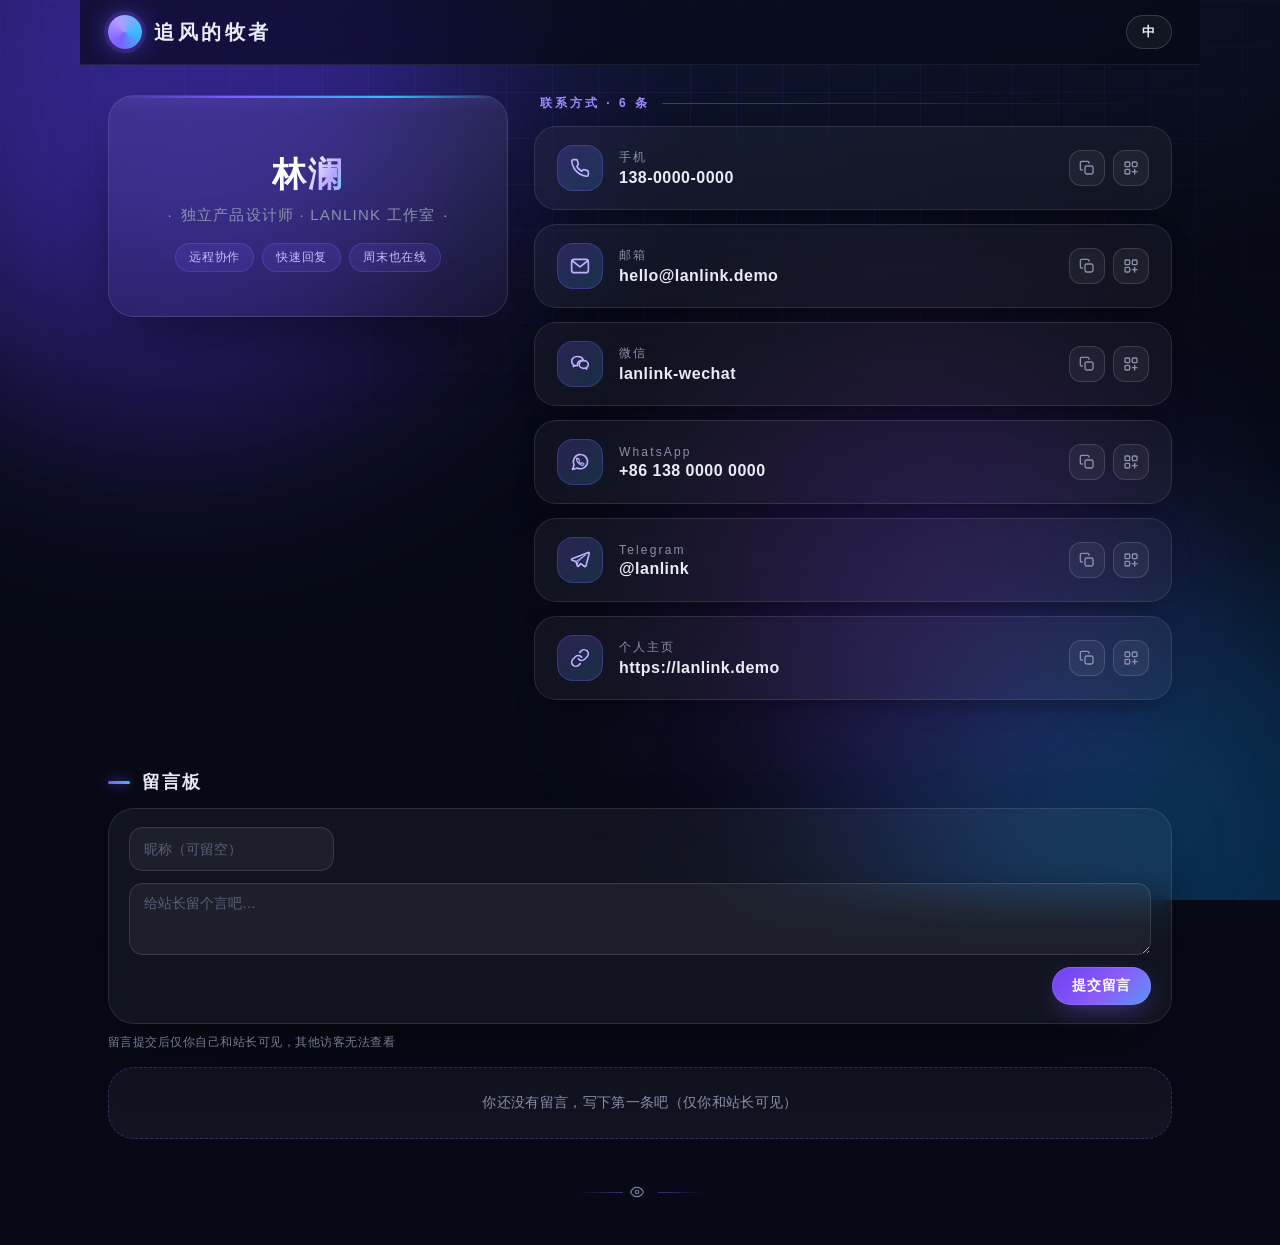
==== commit b84dacaf: "整体重构为暗黑科技风：深蓝黑背景、霓虹紫青光效、发光描边、全暗色组件" ====
--- a/public/index.html
+++ b/public/index.html
@@ -4,7 +4,8 @@
 <meta charset="UTF-8">
 <meta name="viewport" content="width=device-width, initial-scale=1.0">
 <title>追风的牧者 · 个人联系方式</title>
-<link rel="stylesheet" href="style.css?v=cf12">
+<link rel="stylesheet" href="style.css?v=cf13">
+  <meta name="theme-color" content="#070a16">
 </head>
 <body>
 
@@ -151,7 +152,7 @@
 
 <div class="toast" id="toast" hidden></div>
 
-<script src="lib/qrcode.min.js?v=cf12"></script>
-<script src="app.js?v=cf12"></script>
+<script src="lib/qrcode.min.js?v=cf13"></script>
+<script src="app.js?v=cf13"></script>
 </body>
 </html>
--- a/public/style.css
+++ b/public/style.css
@@ -1,17 +1,19 @@
-/* 澜联 LANLINK · 液态玻璃名片风（科技版） */
+/* 澜联 LANLINK · 暗黑科技风 */
 :root {
-  --ink: #14102b;
-  --ink-soft: #5a527d;
-  --accent: #5b3df5;
-  --accent-deep: #4527d6;
-  --accent-soft: rgba(91, 61, 245, .12);
+  --bg: #070a16;
+  --bg-2: #0b1020;
+  --ink: #e9ebf5;
+  --ink-soft: #8b91ad;
+  --accent: #7c5cff;
+  --accent-deep: #a08bff;
+  --accent-soft: rgba(124, 92, 255, .16);
   --cyan: #38bdf8;
-  --mist: #f2f1fb;
-  --glass: rgba(255, 255, 255, .6);
-  --glass-line: rgba(255, 255, 255, .85);
-  --shadow-lg: 0 24px 60px -18px rgba(58, 34, 190, .3);
-  --shadow-sm: 0 8px 24px -10px rgba(58, 34, 190, .22);
-  --radius: 28px;
+  --cyan-soft: rgba(56, 189, 248, .14);
+  --glass: rgba(255, 255, 255, .045);
+  --glass-line: rgba(255, 255, 255, .1);
+  --shadow-lg: 0 28px 70px -20px rgba(0, 0, 0, .65);
+  --shadow-sm: 0 10px 28px -12px rgba(0, 0, 0, .55);
+  --radius: 26px;
   --font: "HarmonyOS Sans SC", "MiSans", "PingFang SC", "Microsoft YaHei UI", "Segoe UI", sans-serif;
 }
 
@@ -24,30 +26,30 @@
 body {
   font-family: var(--font);
   color: var(--ink);
-  background: var(--mist);
+  background: var(--bg);
   min-height: 100vh;
   overflow-x: hidden;
   letter-spacing: .02em;
 }
 
-/* ---------- 背景光斑 + 科技网格 ---------- */
-.aurora { position: fixed; inset: 0; z-index: -1; overflow: hidden; }
+/* ---------- 背景：光斑 + 科技网格 ---------- */
+.aurora { position: fixed; inset: 0; z-index: -1; overflow: hidden; background: radial-gradient(ellipse 120% 80% at 50% -10%, #101736 0%, var(--bg) 60%); }
 .blob {
   position: absolute; border-radius: 50%;
-  filter: blur(100px); opacity: .55;
+  filter: blur(110px);
   animation: drift 22s ease-in-out infinite alternate;
 }
-.b1 { width: 620px; height: 620px; background: #c4b0ff; top: -200px; left: -140px; }
-.b2 { width: 520px; height: 520px; background: #9fdcff; bottom: -180px; right: -120px; animation-delay: -7s; }
-.b3 { width: 400px; height: 400px; background: #ffc4e1; top: 40%; left: 58%; opacity: .32; animation-delay: -14s; }
+.b1 { width: 620px; height: 620px; background: rgba(91, 61, 245, .5); top: -220px; left: -140px; }
+.b2 { width: 520px; height: 520px; background: rgba(14, 116, 190, .38); bottom: -200px; right: -120px; animation-delay: -7s; }
+.b3 { width: 420px; height: 420px; background: rgba(147, 51, 234, .22); top: 42%; left: 56%; animation-delay: -14s; }
 .grain {
-  position: absolute; inset: 0; opacity: .5;
+  position: absolute; inset: 0; opacity: .6;
   background-image:
-    linear-gradient(rgba(91, 61, 245, .055) 1px, transparent 1px),
-    linear-gradient(90deg, rgba(91, 61, 245, .055) 1px, transparent 1px);
-  background-size: 44px 44px;
-  -webkit-mask-image: radial-gradient(ellipse 90% 70% at 50% 0%, #000 30%, transparent 78%);
-  mask-image: radial-gradient(ellipse 90% 70% at 50% 0%, #000 30%, transparent 78%);
+    linear-gradient(rgba(124, 92, 255, .14) 1px, transparent 1px),
+    linear-gradient(90deg, rgba(124, 92, 255, .14) 1px, transparent 1px);
+  background-size: 46px 46px;
+  -webkit-mask-image: radial-gradient(ellipse 95% 75% at 50% 0%, #000 25%, transparent 75%);
+  mask-image: radial-gradient(ellipse 95% 75% at 50% 0%, #000 25%, transparent 75%);
 }
 @keyframes drift {
   from { transform: translate(0, 0) scale(1); }
@@ -58,22 +60,21 @@
 .topbar {
   position: sticky; top: 0; z-index: 40;
   display: flex; align-items: center; justify-content: space-between;
-  max-width: 1120px; margin: 0 auto; padding: 16px 28px;
-  background: rgba(244, 243, 250, .72);
+  max-width: 1120px; margin: 0 auto; padding: 15px 28px;
+  background: rgba(7, 10, 22, .72);
   backdrop-filter: blur(18px) saturate(1.4);
-  border-bottom: 1px solid rgba(91, 61, 245, .1);
+  border-bottom: 1px solid rgba(255, 255, 255, .07);
 }
 .logo { display: flex; align-items: center; gap: 12px; }
 .logo-mark {
   width: 34px; height: 34px; border-radius: 50%;
-  background: conic-gradient(from 210deg, var(--accent), #9a7dff, var(--cyan), var(--accent));
-  box-shadow: 0 0 0 5px rgba(91, 61, 245, .14), 0 0 22px rgba(56, 189, 248, .45);
-  animation: spinPulse 8s linear infinite;
+  background: conic-gradient(from 210deg, var(--accent), #b39dff, var(--cyan), var(--accent));
+  box-shadow: 0 0 0 4px rgba(124, 92, 255, .18), 0 0 24px rgba(124, 92, 255, .55);
+  animation: spinPulse 7s ease-in-out infinite;
 }
 @keyframes spinPulse {
-  0%, 88% { box-shadow: 0 0 0 5px rgba(91, 61, 245, .14), 0 0 14px rgba(56, 189, 248, .3); }
-  94%     { box-shadow: 0 0 0 5px rgba(91, 61, 245, .2), 0 0 30px rgba(56, 189, 248, .7); }
-  100%    { box-shadow: 0 0 0 5px rgba(91, 61, 245, .14), 0 0 14px rgba(56, 189, 248, .3); }
+  0%, 100% { box-shadow: 0 0 0 4px rgba(124, 92, 255, .18), 0 0 16px rgba(124, 92, 255, .4); }
+  50%      { box-shadow: 0 0 0 4px rgba(56, 189, 248, .2), 0 0 30px rgba(56, 189, 248, .65); }
 }
 .logo-text { font-size: 20px; font-weight: 700; letter-spacing: .18em; }
 .logo-text i {
@@ -86,40 +87,41 @@
 .pill-btn {
   display: inline-flex; align-items: center; justify-content: center; gap: 7px;
   padding: 10px 20px; border: none; border-radius: 999px;
-  background: linear-gradient(135deg, var(--accent), #7c5cff);
+  background: linear-gradient(135deg, #6d3ff5, #8b5cf6 55%, #38bdf8 130%);
   color: #fff; font-family: var(--font); font-size: 14px; font-weight: 600;
   letter-spacing: .05em; cursor: pointer;
-  box-shadow: var(--shadow-sm);
+  box-shadow: 0 0 0 1px rgba(160, 139, 255, .35) inset, 0 8px 26px -8px rgba(124, 92, 255, .6);
   transition: transform .18s ease, box-shadow .18s ease, opacity .18s ease;
 }
-.pill-btn:hover { transform: translateY(-2px); box-shadow: 0 16px 34px -12px rgba(91, 61, 245, .55); }
+.pill-btn:hover { transform: translateY(-2px); box-shadow: 0 0 0 1px rgba(160, 139, 255, .5) inset, 0 14px 34px -8px rgba(124, 92, 255, .75); }
 .pill-btn:active { transform: translateY(0); }
 .pill-btn.ghost {
-  background: rgba(255, 255, 255, .7); color: var(--accent-deep);
-  border: 1px solid rgba(91, 61, 245, .25); box-shadow: none;
+  background: rgba(255, 255, 255, .05); color: var(--ink);
+  border: 1px solid rgba(255, 255, 255, .16); box-shadow: none;
   backdrop-filter: blur(8px);
 }
+.pill-btn.ghost:hover { border-color: rgba(160, 139, 255, .55); background: rgba(124, 92, 255, .12); }
 .pill-btn.small { padding: 7px 15px; font-size: 13px; }
 .pill-btn.wide { width: 100%; }
-.pill-btn.danger { background: linear-gradient(135deg, #e5484d, #ff7a6b); }
+.pill-btn.danger { background: linear-gradient(135deg, #d92d3a, #f2643c); }
 
 .gear {
   width: 40px; height: 40px; border-radius: 50%;
-  border: 1px solid rgba(91, 61, 245, .25);
-  background: rgba(255, 255, 255, .7); color: var(--accent-deep);
+  border: 1px solid rgba(255, 255, 255, .16);
+  background: rgba(255, 255, 255, .05); color: var(--ink);
   display: grid; place-items: center; cursor: pointer;
   backdrop-filter: blur(8px);
-  transition: transform .25s ease, background .25s ease;
-}
-.gear:hover { transform: rotate(60deg); background: #fff; }
-.gear.on { background: var(--accent); color: #fff; border-color: var(--accent); }
+  transition: transform .25s ease, background .25s ease, box-shadow .25s ease;
+}
+.gear:hover { transform: rotate(60deg); background: rgba(124, 92, 255, .18); box-shadow: 0 0 18px rgba(124, 92, 255, .45); }
+.gear.on { background: linear-gradient(135deg, #6d3ff5, #38bdf8); color: #fff; border-color: transparent; }
 
 .link-btn {
   border: none; background: none; color: var(--ink-soft);
   font-family: var(--font); font-size: 13px; cursor: pointer;
   text-decoration: underline; text-underline-offset: 3px;
 }
-.link-btn:hover { color: var(--accent); }
+.link-btn:hover { color: var(--accent-deep); }
 
 /* ---------- 主舞台 ---------- */
 .stage {
@@ -142,7 +144,7 @@
 .contact-col .contact-item:nth-child(6) { animation-delay: .48s; }
 .contact-col .contact-item:nth-child(n+7) { animation-delay: .56s; }
 @media (prefers-reduced-motion: reduce) {
-  .profile-card, .contact-col .contact-item { animation: none; }
+  .profile-card, .contact-col .contact-item, .blob { animation: none; }
 }
 
 /* ---------- 留言板 ---------- */
@@ -154,6 +156,7 @@
 .guestbook h2::before {
   content: ""; width: 22px; height: 3px; border-radius: 3px;
   background: linear-gradient(90deg, var(--accent), var(--cyan));
+  box-shadow: 0 0 12px rgba(124, 92, 255, .8);
 }
 .gb-form {
   display: flex; flex-direction: column; gap: 12px;
@@ -163,15 +166,16 @@
 }
 .gb-form input, .gb-form textarea {
   padding: 11px 14px; border-radius: 14px;
-  border: 1.5px solid rgba(91, 61, 245, .2);
-  background: rgba(255, 255, 255, .8);
+  border: 1.5px solid rgba(255, 255, 255, .12);
+  background: rgba(255, 255, 255, .05);
   font-family: var(--font); font-size: 14px; color: var(--ink);
   outline: none; resize: vertical; min-height: 44px;
   transition: border-color .18s ease, box-shadow .18s ease;
 }
+.gb-form input::placeholder, .gb-form textarea::placeholder { color: #5a6078; }
 .gb-form input:focus, .gb-form textarea:focus {
   border-color: var(--accent);
-  box-shadow: 0 0 0 4px var(--accent-soft);
+  box-shadow: 0 0 0 4px var(--accent-soft), 0 0 18px rgba(124, 92, 255, .3);
 }
 .gb-form .gb-submit { align-self: flex-end; }
 .gb-note {
@@ -181,7 +185,7 @@
 .gb-list { list-style: none; margin-top: 16px; display: flex; flex-direction: column; gap: 12px; }
 .gb-empty {
   text-align: center; color: var(--ink-soft); font-size: 13.5px;
-  padding: 26px 0; background: var(--glass); border: 1px dashed rgba(91, 61, 245, .25);
+  padding: 26px 0; background: var(--glass); border: 1px dashed rgba(124, 92, 255, .35);
   border-radius: var(--radius);
 }
 .gb-item { padding: 14px 18px; }
@@ -195,8 +199,8 @@
 .gb-admin-empty { font-size: 13px; color: var(--ink-soft); padding: 6px 0 10px; }
 .gba-row {
   display: flex; align-items: flex-start; gap: 10px;
-  padding: 12px 14px; background: rgba(255, 255, 255, .7);
-  border: 1px solid rgba(91, 61, 245, .15); border-radius: 14px;
+  padding: 12px 14px; background: rgba(255, 255, 255, .04);
+  border: 1px solid rgba(255, 255, 255, .1); border-radius: 14px;
 }
 .gba-main { flex: 1; min-width: 0; }
 .gba-head { display: flex; align-items: baseline; gap: 8px; margin-bottom: 4px; }
@@ -205,8 +209,8 @@
 .gba-text { font-size: 13px; line-height: 1.55; color: var(--ink); word-break: break-word; }
 .gba-del {
   flex: none; width: 28px; height: 28px; border-radius: 9px; cursor: pointer;
-  border: 1px solid rgba(229, 72, 77, .35); background: rgba(229, 72, 77, .08);
-  color: #e5484d; font-size: 15px; line-height: 1;
+  border: 1px solid rgba(244, 63, 74, .4); background: rgba(244, 63, 74, .1);
+  color: #ff6b73; font-size: 15px; line-height: 1;
 }
 .gba-del:hover { background: #e5484d; color: #fff; }
 
@@ -214,30 +218,20 @@
 .site-foot {
   max-width: 1120px; margin: 0 auto; padding: 6px 28px 46px;
   display: flex; align-items: center; justify-content: center; gap: 7px;
-  color: var(--ink-soft); font-size: 12px; letter-spacing: .1em; opacity: .85;
+  color: var(--ink-soft); font-size: 12px; letter-spacing: .1em; opacity: .9;
   font-variant-numeric: tabular-nums;
 }
 .site-foot::before, .site-foot::after {
   content: ""; width: 46px; height: 1px;
-  background: linear-gradient(90deg, transparent, rgba(91, 61, 245, .35));
-}
-.site-foot::after { background: linear-gradient(90deg, rgba(91, 61, 245, .35), transparent); }
-
-/* ---------- 滚动条 ---------- */
-::-webkit-scrollbar { width: 10px; }
-::-webkit-scrollbar-track { background: transparent; }
-::-webkit-scrollbar-thumb {
-  background: rgba(91, 61, 245, .28); border-radius: 8px;
-  border: 2px solid var(--mist);
-}
-::-webkit-scrollbar-thumb:hover { background: rgba(91, 61, 245, .45); }
-
-::selection { background: rgba(91, 61, 245, .22); }
+  background: linear-gradient(90deg, transparent, rgba(124, 92, 255, .5));
+}
+.site-foot::after { background: linear-gradient(90deg, rgba(124, 92, 255, .5), transparent); }
 
 /* ---------- 名片 ---------- */
 .profile-card {
   position: relative; overflow: hidden;
-  background: var(--glass); border: 1px solid var(--glass-line);
+  background: linear-gradient(180deg, rgba(255, 255, 255, .07), rgba(255, 255, 255, .03));
+  border: 1px solid var(--glass-line);
   border-radius: var(--radius);
   backdrop-filter: blur(22px);
   box-shadow: var(--shadow-lg);
@@ -246,15 +240,15 @@
   display: flex; flex-direction: column; align-items: center;
 }
 .profile-card::before {
-  content: ""; position: absolute; top: 0; left: 0; right: 0; height: 3px;
+  content: ""; position: absolute; top: 0; left: 0; right: 0; height: 2px;
   background: linear-gradient(90deg, transparent, var(--accent) 30%, var(--cyan) 70%, transparent);
-  opacity: .85;
+  box-shadow: 0 0 18px rgba(124, 92, 255, .9);
 }
 .ripple-bg {
-  position: absolute; inset: -60px; z-index: 0; opacity: .45;
+  position: absolute; inset: -60px; z-index: 0; opacity: .5;
   background:
     repeating-radial-gradient(circle at 50% 30%,
-      transparent 0 34px, rgba(91, 61, 245, .06) 34px 36px);
+      transparent 0 34px, rgba(124, 92, 255, .12) 34px 36px);
   pointer-events: none;
 }
 .profile-card > * { position: relative; z-index: 1; }
@@ -262,41 +256,32 @@
 .p-avatar {
   width: 108px; height: 108px; border-radius: 50%;
   margin: 0 auto 20px; background-size: cover; background-position: center;
-  border: 3px solid #fff;
-  box-shadow: 0 0 0 3px rgba(91, 61, 245, .4), 0 0 26px rgba(56, 189, 248, .4),
-    0 14px 30px rgba(91, 61, 245, .28);
+  border: 3px solid rgba(124, 92, 255, .9);
+  box-shadow: 0 0 0 3px rgba(124, 92, 255, .25), 0 0 30px rgba(124, 92, 255, .5),
+    0 0 60px rgba(56, 189, 248, .25), 0 14px 30px rgba(0, 0, 0, .5);
 }
 
 .avatar-edit { display: flex; align-items: center; gap: 14px; margin-bottom: 18px; }
 .avatar-preview {
   width: 64px; height: 64px; border-radius: 50%; object-fit: cover; flex: none;
-  border: 2px solid rgba(91, 61, 245, .35);
+  border: 2px solid rgba(124, 92, 255, .5);
 }
 .avatar-edit-btns { display: flex; gap: 12px; flex-wrap: wrap; }
 
 .p-name {
   font-size: 34px; font-weight: 800; letter-spacing: .06em;
-  background: linear-gradient(120deg, var(--ink) 55%, var(--accent-deep));
+  background: linear-gradient(120deg, #ffffff 40%, #b8a6ff 75%, #6ed3ff);
   -webkit-background-clip: text; background-clip: text; -webkit-text-fill-color: transparent;
 }
 .p-title { margin-top: 8px; font-size: 15px; color: var(--ink-soft); letter-spacing: .08em; }
-.p-title::before, .p-title::after { content: "·"; margin: 0 8px; color: var(--accent); }
+.p-title::before, .p-title::after { content: "·"; margin: 0 8px; color: var(--accent-deep); }
 
 .p-tags { margin-top: 18px; display: flex; flex-wrap: wrap; justify-content: center; gap: 8px; }
 .p-tags span {
-  font-size: 12px; color: var(--accent-deep);
-  background: var(--accent-soft); border-radius: 999px; padding: 5px 13px;
-  letter-spacing: .06em; border: 1px solid rgba(91, 61, 245, .16);
-}
-
-.p-qr { margin-top: 26px; display: flex; flex-direction: column; align-items: center; gap: 10px; }
-#pQrCanvas {
-  width: 168px; height: 168px; border-radius: 20px;
-  background: #fff; padding: 10px;
-  box-shadow: var(--shadow-sm);
-  cursor: zoom-in;
-}
-.p-qr-hint { font-size: 12px; color: var(--ink-soft); letter-spacing: .2em; }
+  font-size: 12px; color: #c9bcff;
+  background: rgba(124, 92, 255, .14); border-radius: 999px; padding: 5px 13px;
+  letter-spacing: .06em; border: 1px solid rgba(124, 92, 255, .3);
+}
 
 /* ---------- 联系方式列 ---------- */
 .contact-col { display: flex; flex-direction: column; gap: 14px; min-width: 0; }
@@ -307,7 +292,7 @@
 }
 .contact-head::after {
   content: ""; flex: 1; height: 1px;
-  background: linear-gradient(90deg, rgba(91, 61, 245, .35), transparent);
+  background: linear-gradient(90deg, rgba(124, 92, 255, .5), transparent);
 }
 
 .contact-list { list-style: none; display: flex; flex-direction: column; gap: 14px; }
@@ -319,32 +304,36 @@
   border-radius: 22px; backdrop-filter: blur(18px);
   box-shadow: var(--shadow-sm);
   padding: 18px 22px;
-  transition: transform .2s ease, box-shadow .2s ease, border-color .2s ease;
+  transition: transform .2s ease, box-shadow .2s ease, border-color .2s ease, background .2s ease;
   overflow: hidden;
 }
 .contact-item::before {
   content: ""; position: absolute; left: 0; top: 18%; bottom: 18%; width: 3px;
   border-radius: 3px;
   background: linear-gradient(180deg, var(--accent), var(--cyan));
+  box-shadow: 0 0 12px rgba(124, 92, 255, .9);
   opacity: 0; transition: opacity .2s ease;
 }
 .contact-item:hover {
-  transform: translateX(6px); box-shadow: var(--shadow-lg);
-  border-color: rgba(91, 61, 245, .3);
+  transform: translateX(6px);
+  background: rgba(255, 255, 255, .07);
+  border-color: rgba(124, 92, 255, .45);
+  box-shadow: 0 0 0 1px rgba(124, 92, 255, .25), 0 18px 44px -14px rgba(124, 92, 255, .45);
 }
 .contact-item:hover::before { opacity: 1; }
 
 .ci-icon {
   flex: none; width: 46px; height: 46px; border-radius: 16px;
   display: grid; place-items: center;
-  background: linear-gradient(135deg, var(--accent-soft), rgba(56, 189, 248, .18));
-  color: var(--accent-deep);
-  box-shadow: inset 0 0 0 1px rgba(91, 61, 245, .12);
+  background: linear-gradient(135deg, rgba(124, 92, 255, .22), rgba(56, 189, 248, .16));
+  color: #beb0ff;
+  box-shadow: inset 0 0 0 1px rgba(124, 92, 255, .3);
   transition: transform .2s ease, box-shadow .2s ease;
 }
 .contact-item:hover .ci-icon {
   transform: scale(1.08);
-  box-shadow: inset 0 0 0 1px rgba(91, 61, 245, .2), 0 0 16px rgba(91, 61, 245, .28);
+  color: #d9ccff;
+  box-shadow: inset 0 0 0 1px rgba(124, 92, 255, .5), 0 0 18px rgba(124, 92, 255, .45);
 }
 .ci-main { flex: 1; min-width: 0; }
 .ci-label { font-size: 12px; color: var(--ink-soft); letter-spacing: .18em; margin-bottom: 3px; }
@@ -353,13 +342,13 @@
   white-space: nowrap; overflow: hidden; text-overflow: ellipsis;
 }
 .ci-value a { color: var(--ink); text-decoration: none; }
-.ci-value a:hover { color: var(--accent); }
+.ci-value a:hover { color: var(--accent-deep); }
 
 .ci-qr-thumb {
   flex: none; width: 66px; height: 66px; border-radius: 14px;
   object-fit: cover; cursor: zoom-in;
-  border: 1px solid rgba(91, 61, 245, .25);
-  box-shadow: var(--shadow-sm);
+  border: 1px solid rgba(124, 92, 255, .4);
+  box-shadow: 0 0 14px rgba(124, 92, 255, .25);
   transition: transform .18s ease;
 }
 .ci-qr-thumb:hover { transform: scale(1.06); }
@@ -367,26 +356,32 @@
 .ci-ops { display: flex; gap: 8px; flex: none; }
 .ci-btn {
   width: 36px; height: 36px; border-radius: 12px;
-  border: 1px solid rgba(91, 61, 245, .22);
-  background: rgba(255, 255, 255, .65); color: var(--accent-deep);
+  border: 1px solid rgba(255, 255, 255, .14);
+  background: rgba(255, 255, 255, .05); color: var(--ink-soft);
   display: grid; place-items: center; cursor: pointer;
-  transition: background .18s ease, color .18s ease, transform .18s ease;
-}
-.ci-btn:hover { background: var(--accent); color: #fff; transform: translateY(-2px); }
+  transition: background .18s ease, color .18s ease, transform .18s ease, box-shadow .18s ease;
+}
+.ci-btn:hover {
+  background: linear-gradient(135deg, #6d3ff5, #38bdf8);
+  color: #fff; transform: translateY(-2px);
+  box-shadow: 0 0 16px rgba(124, 92, 255, .55);
+}
 .ci-btn img { width: 18px; height: 18px; border-radius: 4px; }
 
 /* ---------- 弹窗 ---------- */
 .modal-mask {
   position: fixed; inset: 0; z-index: 60;
-  background: rgba(27, 22, 51, .38); backdrop-filter: blur(6px);
+  background: rgba(4, 6, 14, .68); backdrop-filter: blur(8px);
   display: grid; place-items: center; padding: 20px;
   animation: fadein .2s ease;
 }
 .modal.glass {
   position: relative; width: min(420px, 100%);
-  background: rgba(255, 255, 255, .86); border: 1px solid var(--glass-line);
+  background: linear-gradient(180deg, rgba(23, 28, 50, .96), rgba(13, 17, 34, .96));
+  border: 1px solid rgba(124, 92, 255, .28);
   border-radius: 26px; backdrop-filter: blur(24px);
-  box-shadow: var(--shadow-lg);
+  box-shadow: 0 0 0 1px rgba(255, 255, 255, .04) inset, 0 30px 80px -20px rgba(0, 0, 0, .8),
+    0 0 40px -10px rgba(124, 92, 255, .35);
   padding: 34px 30px 28px;
   animation: pop .28s cubic-bezier(.34, 1.56, .64, 1);
 }
@@ -395,13 +390,13 @@
 .modal-x {
   position: absolute; top: 14px; right: 16px;
   width: 32px; height: 32px; border-radius: 10px;
-  border: none; background: var(--accent-soft); color: var(--accent-deep);
+  border: none; background: rgba(124, 92, 255, .16); color: #c9bcff;
   font-size: 18px; cursor: pointer; line-height: 1;
 }
 .modal-x:hover { background: var(--accent); color: #fff; }
 .qr-stage {
   background: #fff; border-radius: 20px; padding: 14px; margin-bottom: 18px;
-  box-shadow: var(--shadow-sm);
+  box-shadow: 0 0 24px rgba(124, 92, 255, .4);
   display: grid; place-items: center; min-height: 200px;
 }
 .qr-stage canvas, .qr-stage img { width: 200px; height: 200px; }
@@ -414,44 +409,48 @@
 .field label .tip { font-weight: 400; opacity: .75; }
 .field input, .field select {
   padding: 11px 14px; border-radius: 14px;
-  border: 1.5px solid rgba(91, 61, 245, .2);
-  background: rgba(255, 255, 255, .8);
+  border: 1.5px solid rgba(255, 255, 255, .12);
+  background: rgba(255, 255, 255, .05);
   font-family: var(--font); font-size: 14px; color: var(--ink);
   outline: none; transition: border-color .18s ease, box-shadow .18s ease;
 }
+.field input::placeholder { color: #5a6078; }
+.field select { appearance: none; }
+.field select option { background: #131830; color: var(--ink); }
 .field input:focus, .field select:focus {
   border-color: var(--accent);
-  box-shadow: 0 0 0 4px var(--accent-soft);
-}
-.field-err { color: #e5484d; font-size: 13px; margin: -8px 0 14px; }
+  box-shadow: 0 0 0 4px var(--accent-soft), 0 0 18px rgba(124, 92, 255, .3);
+}
+.field-err { color: #ff6b73; font-size: 13px; margin: -8px 0 14px; }
 .field-row { display: grid; grid-template-columns: 1fr 1fr; gap: 14px; }
 
 /* ---------- 编辑抽屉 ---------- */
 .drawer-mask {
   position: fixed; inset: 0; z-index: 70;
-  background: rgba(27, 22, 51, .35); backdrop-filter: blur(4px);
+  background: rgba(4, 6, 14, .6); backdrop-filter: blur(5px);
   animation: fadein .2s ease;
 }
 .drawer {
   position: fixed; top: 0; right: 0; bottom: 0; z-index: 71;
   width: min(480px, 100vw);
-  background: rgba(255, 255, 255, .92); backdrop-filter: blur(26px);
-  border-left: 1px solid var(--glass-line);
-  box-shadow: -30px 0 80px -30px rgba(69, 39, 214, .4);
+  background: linear-gradient(180deg, rgba(17, 22, 42, .97), rgba(10, 14, 28, .97));
+  backdrop-filter: blur(26px);
+  border-left: 1px solid rgba(124, 92, 255, .25);
+  box-shadow: -30px 0 90px -30px rgba(124, 92, 255, .4);
   display: flex; flex-direction: column;
   animation: slidein .32s cubic-bezier(.22, 1, .36, 1);
 }
 @keyframes slidein { from { transform: translateX(100%); } }
 .drawer-head {
   display: flex; align-items: center; justify-content: space-between;
-  padding: 22px 26px; border-bottom: 1px solid rgba(91, 61, 245, .12);
+  padding: 22px 26px; border-bottom: 1px solid rgba(255, 255, 255, .08);
 }
 .drawer-head h2 { font-size: 17px; font-weight: 800; letter-spacing: .1em; }
 .drawer-head-btns { display: flex; gap: 8px; }
 .drawer-body { flex: 1; overflow-y: auto; padding: 24px 26px; }
 .drawer-foot {
   display: flex; gap: 12px; padding: 18px 26px;
-  border-top: 1px solid rgba(91, 61, 245, .12);
+  border-top: 1px solid rgba(255, 255, 255, .08);
 }
 
 .contact-edit-head {
@@ -461,8 +460,8 @@
 .contact-edit-list { display: flex; flex-direction: column; gap: 14px; }
 
 .ce-row {
-  border: 1.5px solid rgba(91, 61, 245, .16); border-radius: 18px;
-  padding: 14px; background: rgba(255, 255, 255, .7);
+  border: 1.5px solid rgba(124, 92, 255, .2); border-radius: 18px;
+  padding: 14px; background: rgba(255, 255, 255, .035);
   display: flex; flex-direction: column; gap: 10px;
 }
 .ce-row-top { display: flex; gap: 10px; align-items: center; }
@@ -472,11 +471,11 @@
 .ce-qr-line .link-btn { flex: none; }
 .ce-qr-thumb {
   width: 42px; height: 42px; border-radius: 10px; object-fit: cover;
-  border: 1px solid rgba(91, 61, 245, .25);
+  border: 1px solid rgba(124, 92, 255, .4);
 }
 .ce-remove {
   margin-left: auto; width: 30px; height: 30px; border-radius: 9px;
-  border: none; background: rgba(229, 72, 77, .12); color: #e5484d;
+  border: none; background: rgba(244, 63, 74, .14); color: #ff6b73;
   font-size: 15px; cursor: pointer; line-height: 1;
 }
 .ce-remove:hover { background: #e5484d; color: #fff; }
@@ -486,11 +485,24 @@
 .toast {
   position: fixed; left: 50%; bottom: 34px; transform: translateX(-50%);
   z-index: 99; padding: 12px 24px; border-radius: 999px;
-  background: var(--ink); color: #fff; font-size: 13.5px; letter-spacing: .06em;
-  box-shadow: 0 14px 40px -10px rgba(27, 22, 51, .55);
+  background: rgba(19, 24, 46, .96); color: #e9ebf5;
+  border: 1px solid rgba(124, 92, 255, .45);
+  font-size: 13.5px; letter-spacing: .06em;
+  box-shadow: 0 14px 40px -10px rgba(0, 0, 0, .8), 0 0 24px rgba(124, 92, 255, .35);
   animation: toastup .3s cubic-bezier(.34, 1.56, .64, 1);
 }
 @keyframes toastup { from { opacity: 0; transform: translate(-50%, 16px); } }
+
+/* ---------- 滚动条 / 选区 ---------- */
+::-webkit-scrollbar { width: 10px; }
+::-webkit-scrollbar-track { background: transparent; }
+::-webkit-scrollbar-thumb {
+  background: rgba(124, 92, 255, .35); border-radius: 8px;
+  border: 2px solid var(--bg);
+}
+::-webkit-scrollbar-thumb:hover { background: rgba(124, 92, 255, .6); }
+
+::selection { background: rgba(124, 92, 255, .4); color: #fff; }
 
 /* ---------- 响应式 ---------- */
 @media (max-width: 900px) {
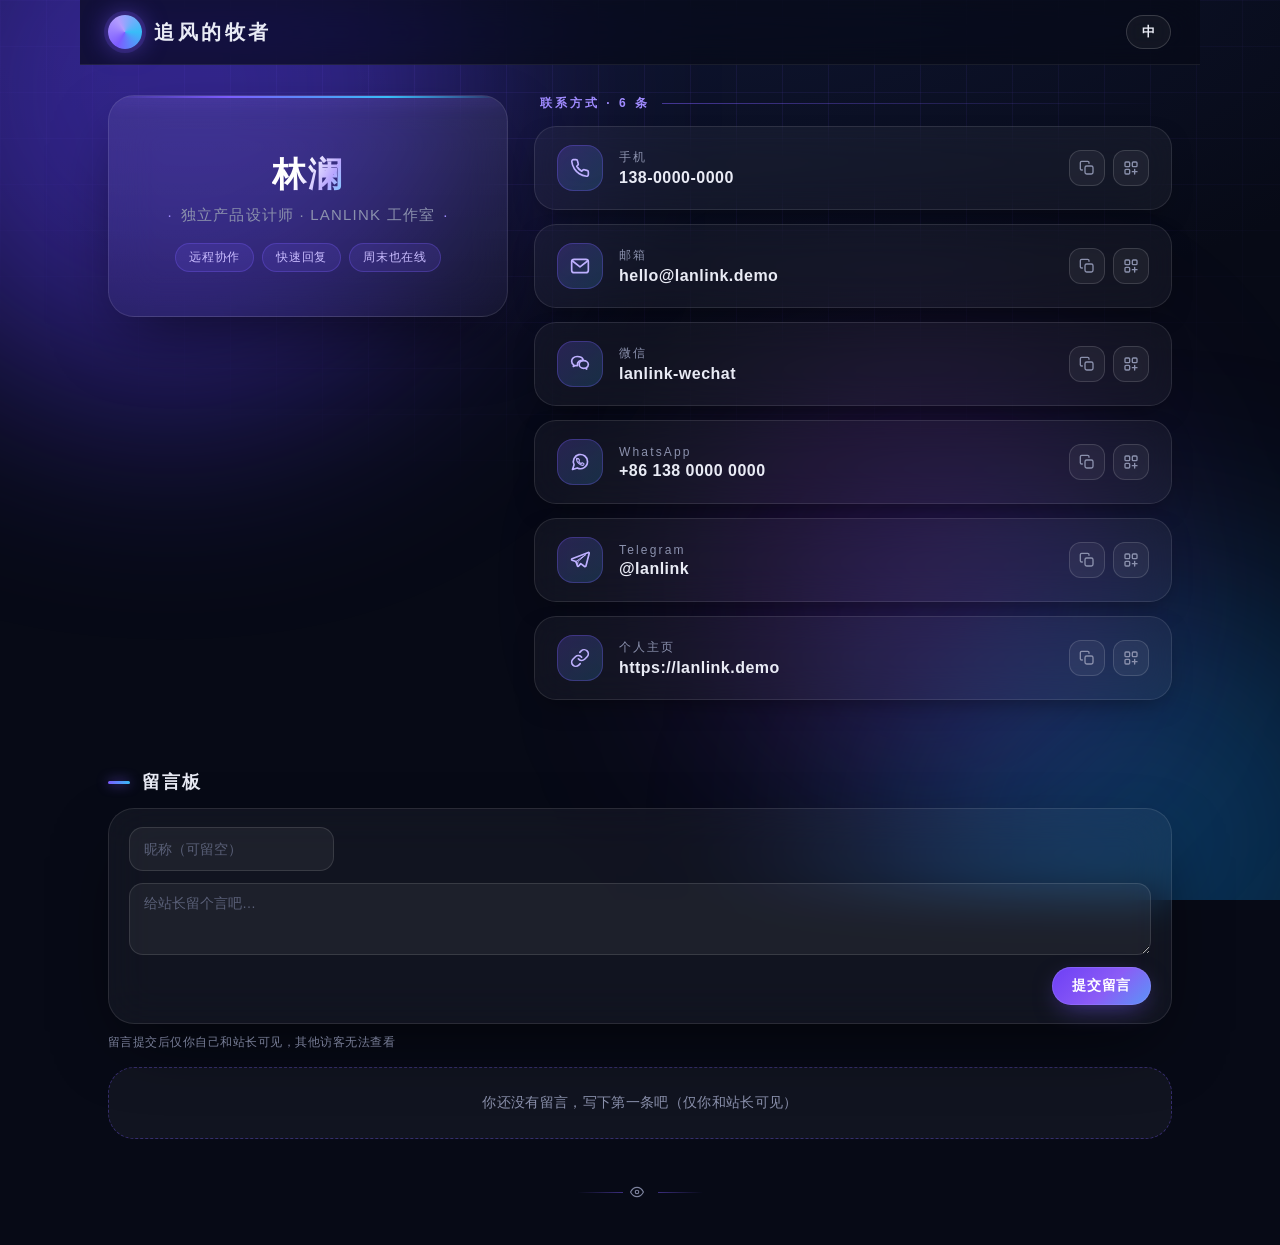
==== commit 6860d73a: "后台联系方式支持上移/下移排序，条目显示序号" ====
--- a/public/index.html
+++ b/public/index.html
@@ -4,7 +4,7 @@
 <meta charset="UTF-8">
 <meta name="viewport" content="width=device-width, initial-scale=1.0">
 <title>追风的牧者 · 个人联系方式</title>
-<link rel="stylesheet" href="style.css?v=cf13">
+<link rel="stylesheet" href="style.css?v=cf14">
   <meta name="theme-color" content="#070a16">
 </head>
 <body>
@@ -152,7 +152,7 @@
 
 <div class="toast" id="toast" hidden></div>
 
-<script src="lib/qrcode.min.js?v=cf13"></script>
-<script src="app.js?v=cf13"></script>
+<script src="lib/qrcode.min.js?v=cf14"></script>
+<script src="app.js?v=cf14"></script>
 </body>
 </html>
--- a/public/style.css
+++ b/public/style.css
@@ -464,9 +464,27 @@
   padding: 14px; background: rgba(255, 255, 255, .035);
   display: flex; flex-direction: column; gap: 10px;
 }
-.ce-row-top { display: flex; gap: 10px; align-items: center; }
-.ce-row-top select { flex: none; width: 108px; }
+.ce-row-top { display: flex; gap: 8px; align-items: center; }
+.ce-row-top select { flex: none; width: 104px; }
 .ce-row-top .field { flex: 1; margin: 0; }
+.ce-order {
+  flex: none; width: 24px; height: 24px; border-radius: 8px;
+  display: grid; place-items: center;
+  background: rgba(124, 92, 255, .16); color: #c9bcff;
+  font-size: 12px; font-weight: 700; font-variant-numeric: tabular-nums;
+}
+.ce-move {
+  flex: none; width: 30px; height: 30px; border-radius: 9px; cursor: pointer;
+  border: 1px solid rgba(255, 255, 255, .14);
+  background: rgba(255, 255, 255, .05); color: var(--ink-soft);
+  font-size: 14px; line-height: 1;
+  transition: background .18s ease, color .18s ease, box-shadow .18s ease;
+}
+.ce-move:hover:not(:disabled) {
+  background: linear-gradient(135deg, #6d3ff5, #38bdf8);
+  color: #fff; box-shadow: 0 0 14px rgba(124, 92, 255, .5);
+}
+.ce-move:disabled { opacity: .3; cursor: default; }
 .ce-qr-line { display: flex; align-items: center; gap: 10px; flex-wrap: wrap; }
 .ce-qr-line .link-btn { flex: none; }
 .ce-qr-thumb {
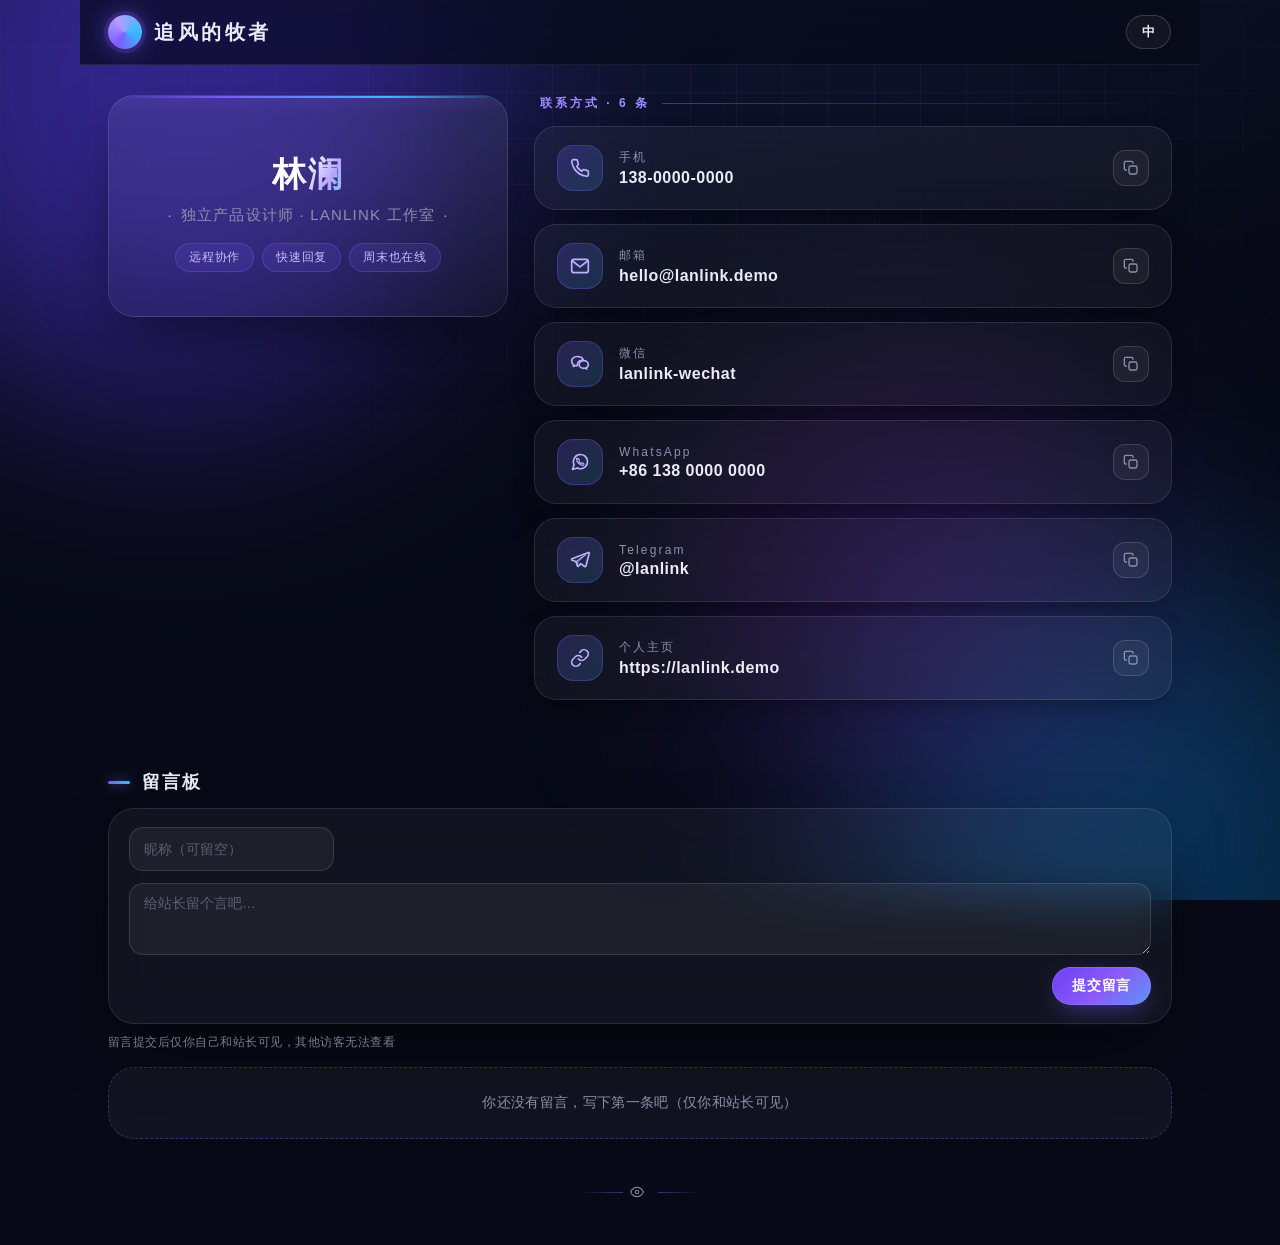
==== commit bd59a812: "未上传二维码图的条目不再显示二维码按钮" ====
--- a/public/index.html
+++ b/public/index.html
@@ -4,7 +4,7 @@
 <meta charset="UTF-8">
 <meta name="viewport" content="width=device-width, initial-scale=1.0">
 <title>追风的牧者 · 个人联系方式</title>
-<link rel="stylesheet" href="style.css?v=cf14">
+<link rel="stylesheet" href="style.css?v=cf15">
   <meta name="theme-color" content="#070a16">
 </head>
 <body>
@@ -152,7 +152,7 @@
 
 <div class="toast" id="toast" hidden></div>
 
-<script src="lib/qrcode.min.js?v=cf14"></script>
-<script src="app.js?v=cf14"></script>
+<script src="lib/qrcode.min.js?v=cf15"></script>
+<script src="app.js?v=cf15"></script>
 </body>
 </html>
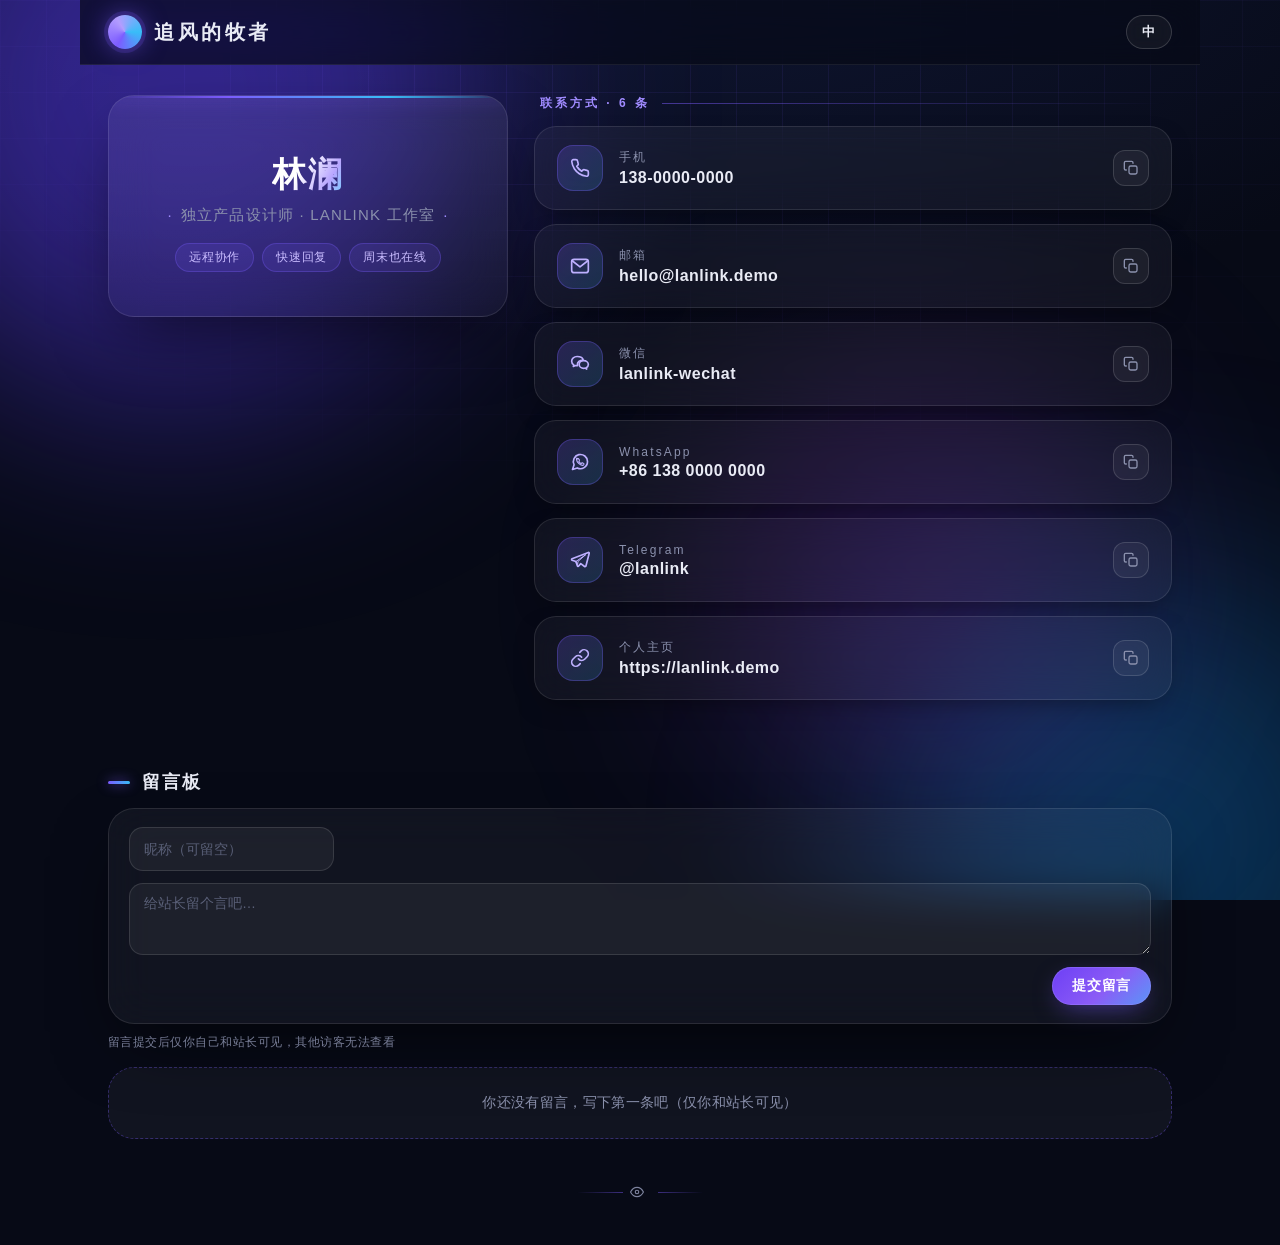
==== commit 2da5faee: "后台可自定义留言板文案：标题/昵称提示/留言提示/按钮文字/隐私提示" ====
--- a/public/index.html
+++ b/public/index.html
@@ -4,7 +4,7 @@
 <meta charset="UTF-8">
 <meta name="viewport" content="width=device-width, initial-scale=1.0">
 <title>追风的牧者 · 个人联系方式</title>
-<link rel="stylesheet" href="style.css?v=cf15">
+<link rel="stylesheet" href="style.css?v=cf16">
   <meta name="theme-color" content="#070a16">
 </head>
 <body>
@@ -49,7 +49,7 @@
 </main>
 
 <section class="guestbook">
-  <h2 data-i18n="gbTitle">留言板</h2>
+  <h2 id="gbTitleEl" data-i18n="gbTitle">留言板</h2>
   <div class="gb-form glass">
     <div class="gb-form-top">
       <input type="text" id="gbName" maxlength="20" data-i18n-ph="gbNamePh" placeholder="昵称（可留空）">
@@ -136,6 +136,32 @@
     <div class="contact-edit-list" id="contactEditList"></div>
 
     <div class="contact-edit-head gb-admin-head">
+      <span data-i18n="gbCustomHead">留言板文案</span>
+    </div>
+    <div class="field">
+      <label data-i18n="fGbTitle">区块标题</label>
+      <input type="text" id="fGbTitle" maxlength="20" placeholder="留言板">
+    </div>
+    <div class="field-row">
+      <div class="field">
+        <label data-i18n="fGbNamePh">昵称框提示</label>
+        <input type="text" id="fGbNamePh" maxlength="30" placeholder="昵称（可留空）">
+      </div>
+      <div class="field">
+        <label data-i18n="fGbSubmit">按钮文字</label>
+        <input type="text" id="fGbSubmit" maxlength="10" placeholder="提交留言">
+      </div>
+    </div>
+    <div class="field">
+      <label data-i18n="fGbTextPh">留言框提示</label>
+      <input type="text" id="fGbTextPh" maxlength="60" placeholder="给站长留个言吧…">
+    </div>
+    <div class="field">
+      <label data-i18n="fGbNote">隐私提示</label>
+      <input type="text" id="fGbNote" maxlength="60" placeholder="留言提交后仅你自己和站长可见，其他访客无法查看">
+    </div>
+
+    <div class="contact-edit-head gb-admin-head">
       <span data-i18n="gbManage">留言管理</span>
       <span class="tip" id="gbManageCount"></span>
     </div>
@@ -152,7 +178,7 @@
 
 <div class="toast" id="toast" hidden></div>
 
-<script src="lib/qrcode.min.js?v=cf15"></script>
-<script src="app.js?v=cf15"></script>
+<script src="lib/qrcode.min.js?v=cf16"></script>
+<script src="app.js?v=cf16"></script>
 </body>
 </html>
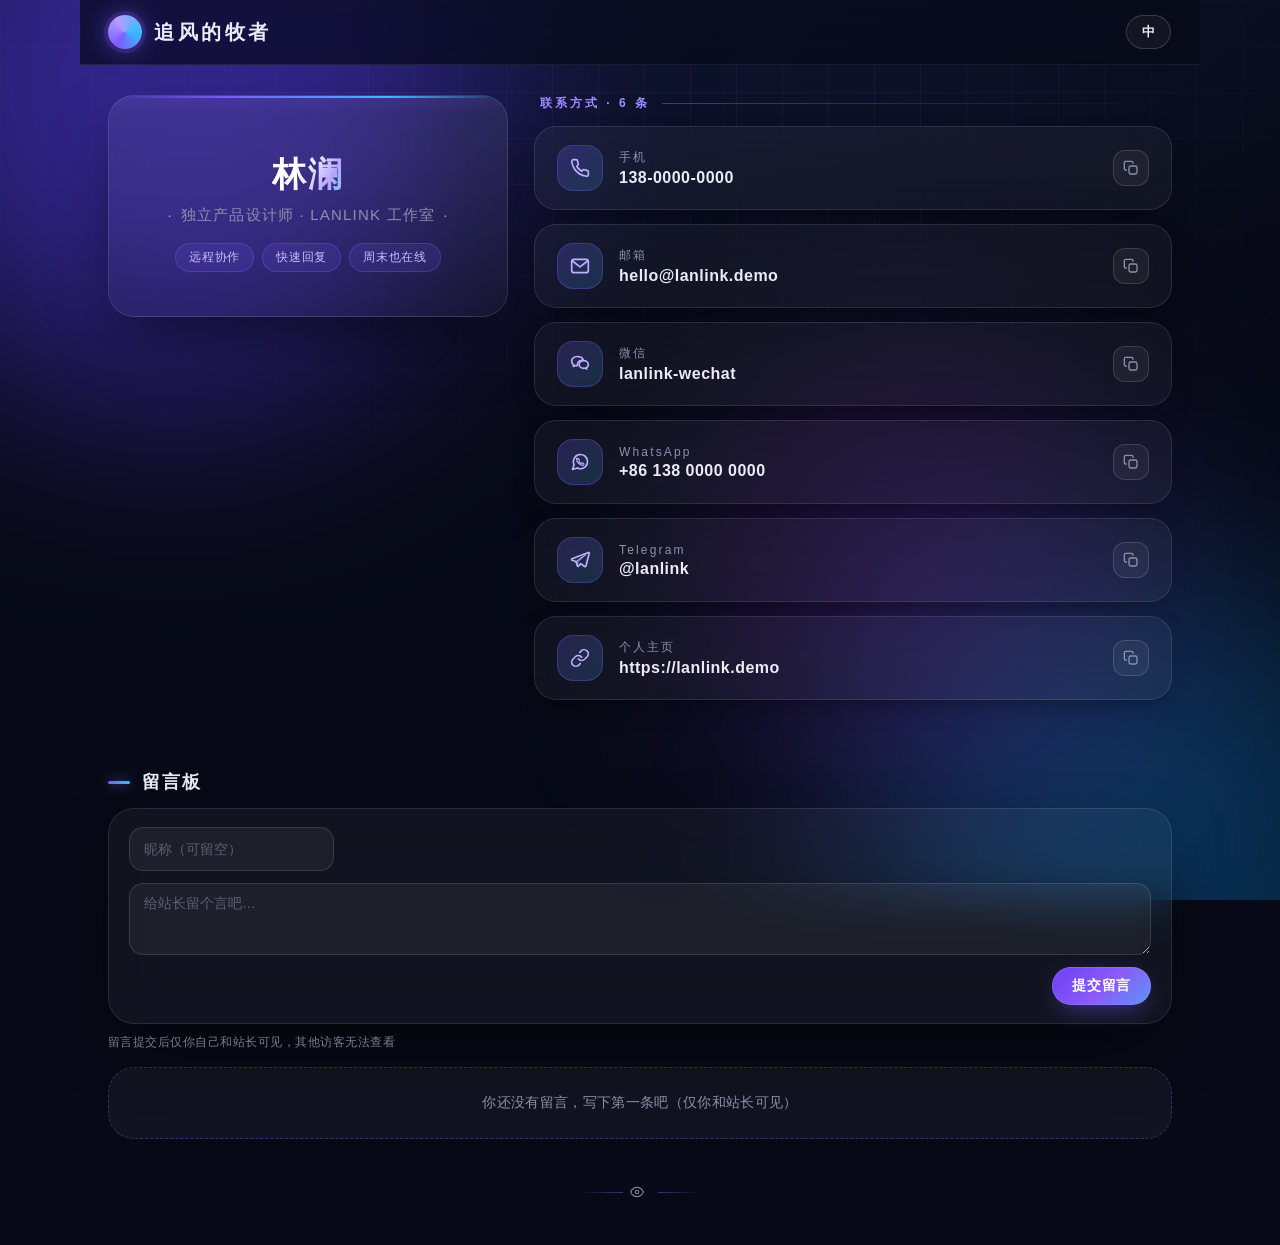
==== commit f7a290fa: "新增网站公告功能：顶栏下方横幅展示，后台分语言编辑，留空隐藏" ====
--- a/public/index.html
+++ b/public/index.html
@@ -4,7 +4,7 @@
 <meta charset="UTF-8">
 <meta name="viewport" content="width=device-width, initial-scale=1.0">
 <title>追风的牧者 · 个人联系方式</title>
-<link rel="stylesheet" href="style.css?v=cf16">
+<link rel="stylesheet" href="style.css?v=cf18">
   <meta name="theme-color" content="#070a16">
 </head>
 <body>
@@ -28,6 +28,15 @@
     </button>
   </div>
 </header>
+
+<div class="announce-wrap" id="announceWrap" hidden>
+  <div class="announce">
+    <span class="announce-icon">
+      <svg viewBox="0 0 24 24" width="18" height="18" fill="none" stroke="currentColor" stroke-width="2" stroke-linecap="round" stroke-linejoin="round"><path d="m3 11 18-5v12L3 13v-2z"/><path d="M11.6 16.8a3 3 0 1 1-5.8-1.6"/></svg>
+    </span>
+    <div class="announce-text" id="announceText"></div>
+  </div>
+</div>
 
 <main class="stage">
 
@@ -136,6 +145,21 @@
     <div class="contact-edit-list" id="contactEditList"></div>
 
     <div class="contact-edit-head gb-admin-head">
+      <span data-i18n="annHead">网站公告</span>
+      <span class="tip" data-i18n="annTip">（留空不显示）</span>
+    </div>
+    <div class="gb-lang-row">
+      <button class="pill-btn small gb-lang on" data-lang="zh" type="button">中</button>
+      <button class="pill-btn small ghost gb-lang" data-lang="en" type="button">EN</button>
+      <button class="pill-btn small ghost gb-lang" data-lang="th" type="button">ไทย</button>
+      <span class="tip gb-lang-tip" data-i18n="gbLangTip">编辑语言：公告与留言板文案共用</span>
+    </div>
+    <div class="field">
+      <label data-i18n="annLabel">公告内容</label>
+      <textarea id="fAnn" rows="3" maxlength="200" data-i18n-ph="annPh" placeholder="要向访问者展示的内容…（支持换行）"></textarea>
+    </div>
+
+    <div class="contact-edit-head gb-admin-head">
       <span data-i18n="gbCustomHead">留言板文案</span>
     </div>
     <div class="field">
@@ -178,7 +202,7 @@
 
 <div class="toast" id="toast" hidden></div>
 
-<script src="lib/qrcode.min.js?v=cf16"></script>
-<script src="app.js?v=cf16"></script>
+<script src="lib/qrcode.min.js?v=cf18"></script>
+<script src="app.js?v=cf18"></script>
 </body>
 </html>
--- a/public/style.css
+++ b/public/style.css
@@ -123,6 +123,31 @@
 }
 .link-btn:hover { color: var(--accent-deep); }
 
+/* ---------- 网站公告 ---------- */
+.announce-wrap {
+  max-width: 1120px; margin: 0 auto; padding: 20px 28px 0;
+  animation: riseIn .5s cubic-bezier(.22, 1, .36, 1) both;
+}
+.announce {
+  display: flex; gap: 14px; align-items: flex-start;
+  padding: 15px 18px; border-radius: 20px;
+  background: linear-gradient(135deg, rgba(124, 92, 255, .16), rgba(56, 189, 248, .1));
+  border: 1px solid rgba(124, 92, 255, .38);
+  box-shadow: 0 0 28px -8px rgba(124, 92, 255, .45), inset 0 0 0 1px rgba(255, 255, 255, .03);
+  backdrop-filter: blur(16px);
+}
+.announce-icon {
+  flex: none; width: 36px; height: 36px; border-radius: 12px;
+  display: grid; place-items: center;
+  background: linear-gradient(135deg, #6d3ff5, #38bdf8); color: #fff;
+  box-shadow: 0 0 16px rgba(124, 92, 255, .55);
+}
+.announce-text {
+  font-size: 14px; line-height: 1.7; color: var(--ink);
+  white-space: pre-wrap; word-break: break-word; padding-top: 1px;
+}
+@media (max-width: 900px) { .announce-wrap { padding: 16px 18px 0; } }
+
 /* ---------- 主舞台 ---------- */
 .stage {
   max-width: 1120px; margin: 0 auto; padding: 30px 28px 70px;
@@ -407,14 +432,15 @@
 .field { display: flex; flex-direction: column; gap: 7px; margin-bottom: 16px; }
 .field label { font-size: 12.5px; font-weight: 600; color: var(--ink-soft); letter-spacing: .1em; }
 .field label .tip { font-weight: 400; opacity: .75; }
-.field input, .field select {
+.field input, .field select, .field textarea {
   padding: 11px 14px; border-radius: 14px;
   border: 1.5px solid rgba(255, 255, 255, .12);
   background: rgba(255, 255, 255, .05);
   font-family: var(--font); font-size: 14px; color: var(--ink);
   outline: none; transition: border-color .18s ease, box-shadow .18s ease;
 }
-.field input::placeholder { color: #5a6078; }
+.field textarea { resize: vertical; min-height: 66px; line-height: 1.6; }
+.field input::placeholder, .field textarea::placeholder { color: #5a6078; }
 .field select { appearance: none; }
 .field select option { background: #131830; color: var(--ink); }
 .field input:focus, .field select:focus {
@@ -499,6 +525,11 @@
 .ce-remove:hover { background: #e5484d; color: #fff; }
 .ce-row .field { margin: 0; }
 
+.gb-lang-row { display: flex; align-items: center; gap: 8px; margin-bottom: 14px; flex-wrap: wrap; }
+.gb-lang-row .gb-lang { padding: 5px 13px; font-size: 12px; }
+.gb-lang-row .gb-lang.on { background: linear-gradient(135deg, #6d3ff5, #8b5cf6 55%, #38bdf8 130%); color: #fff; border-color: transparent; }
+.gb-lang-tip { font-size: 11.5px; color: var(--ink-soft); opacity: .8; }
+
 /* ---------- Toast ---------- */
 .toast {
   position: fixed; left: 50%; bottom: 34px; transform: translateX(-50%);
